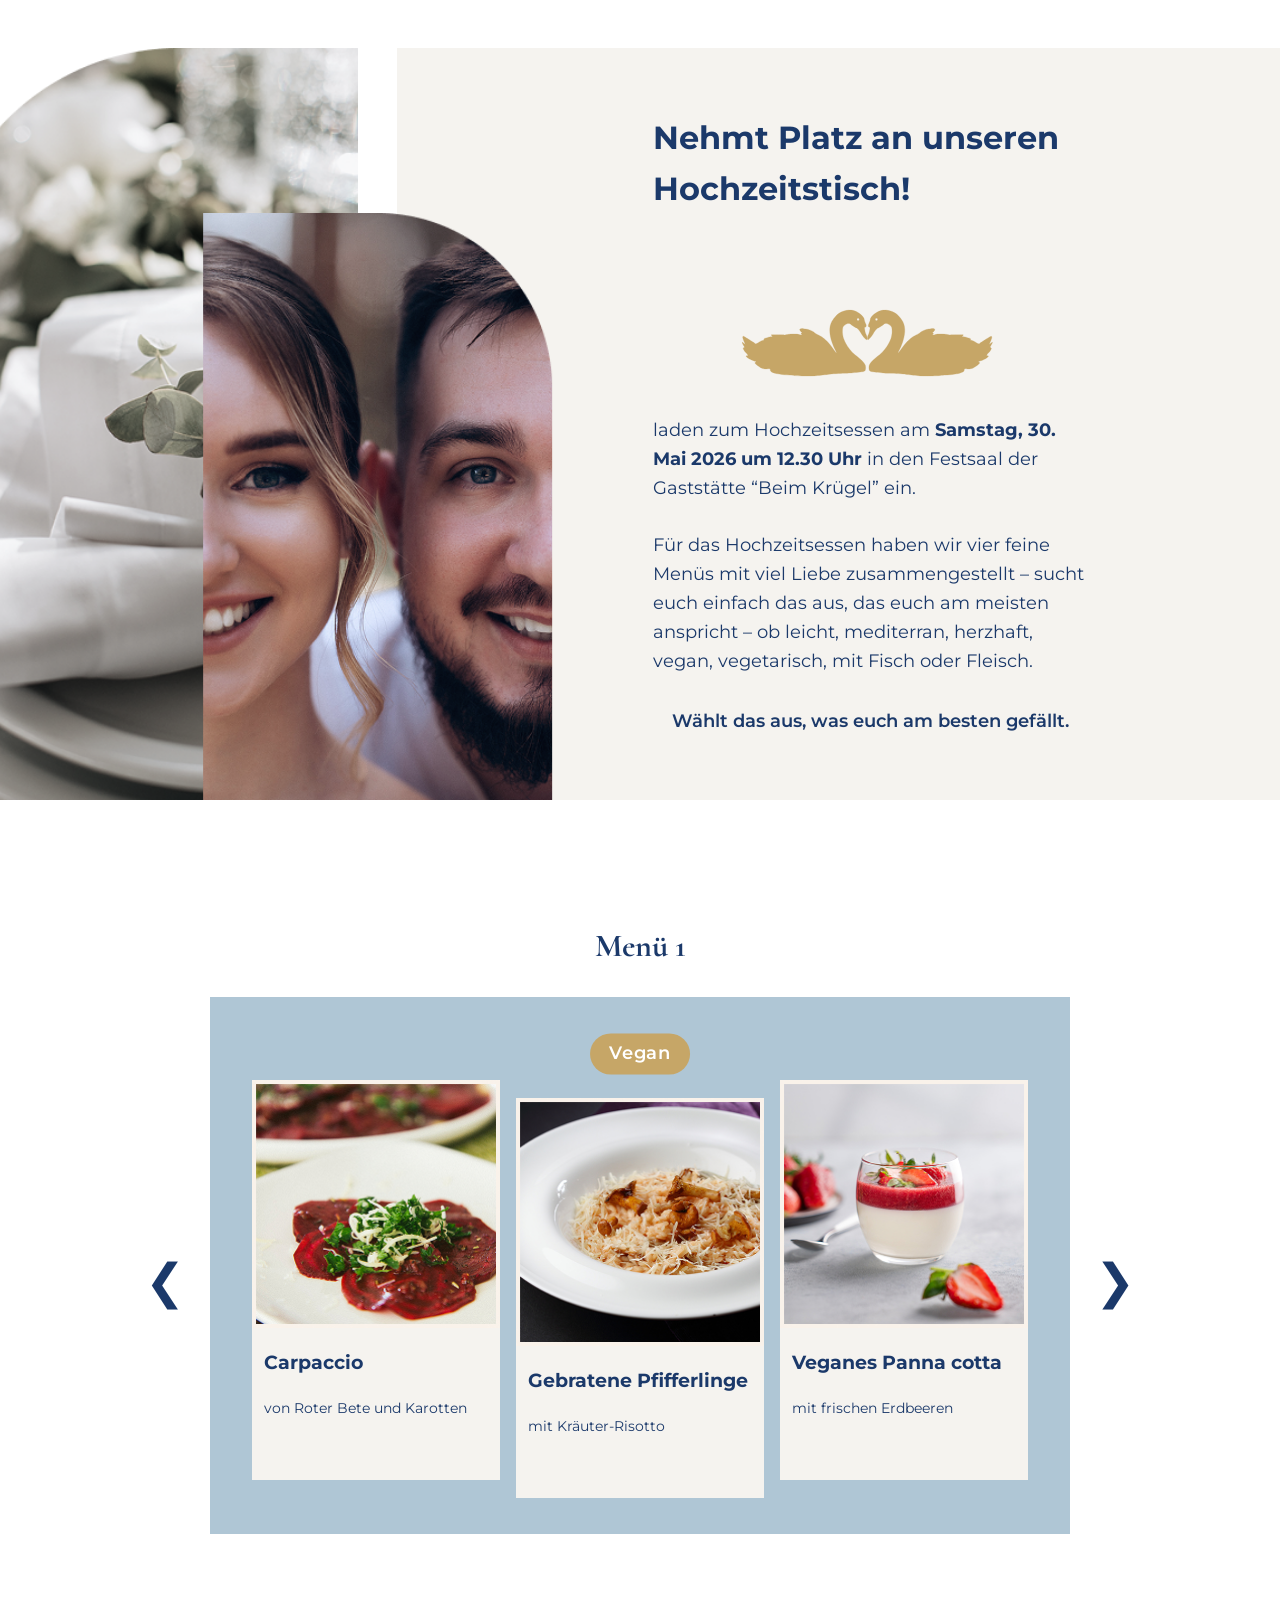
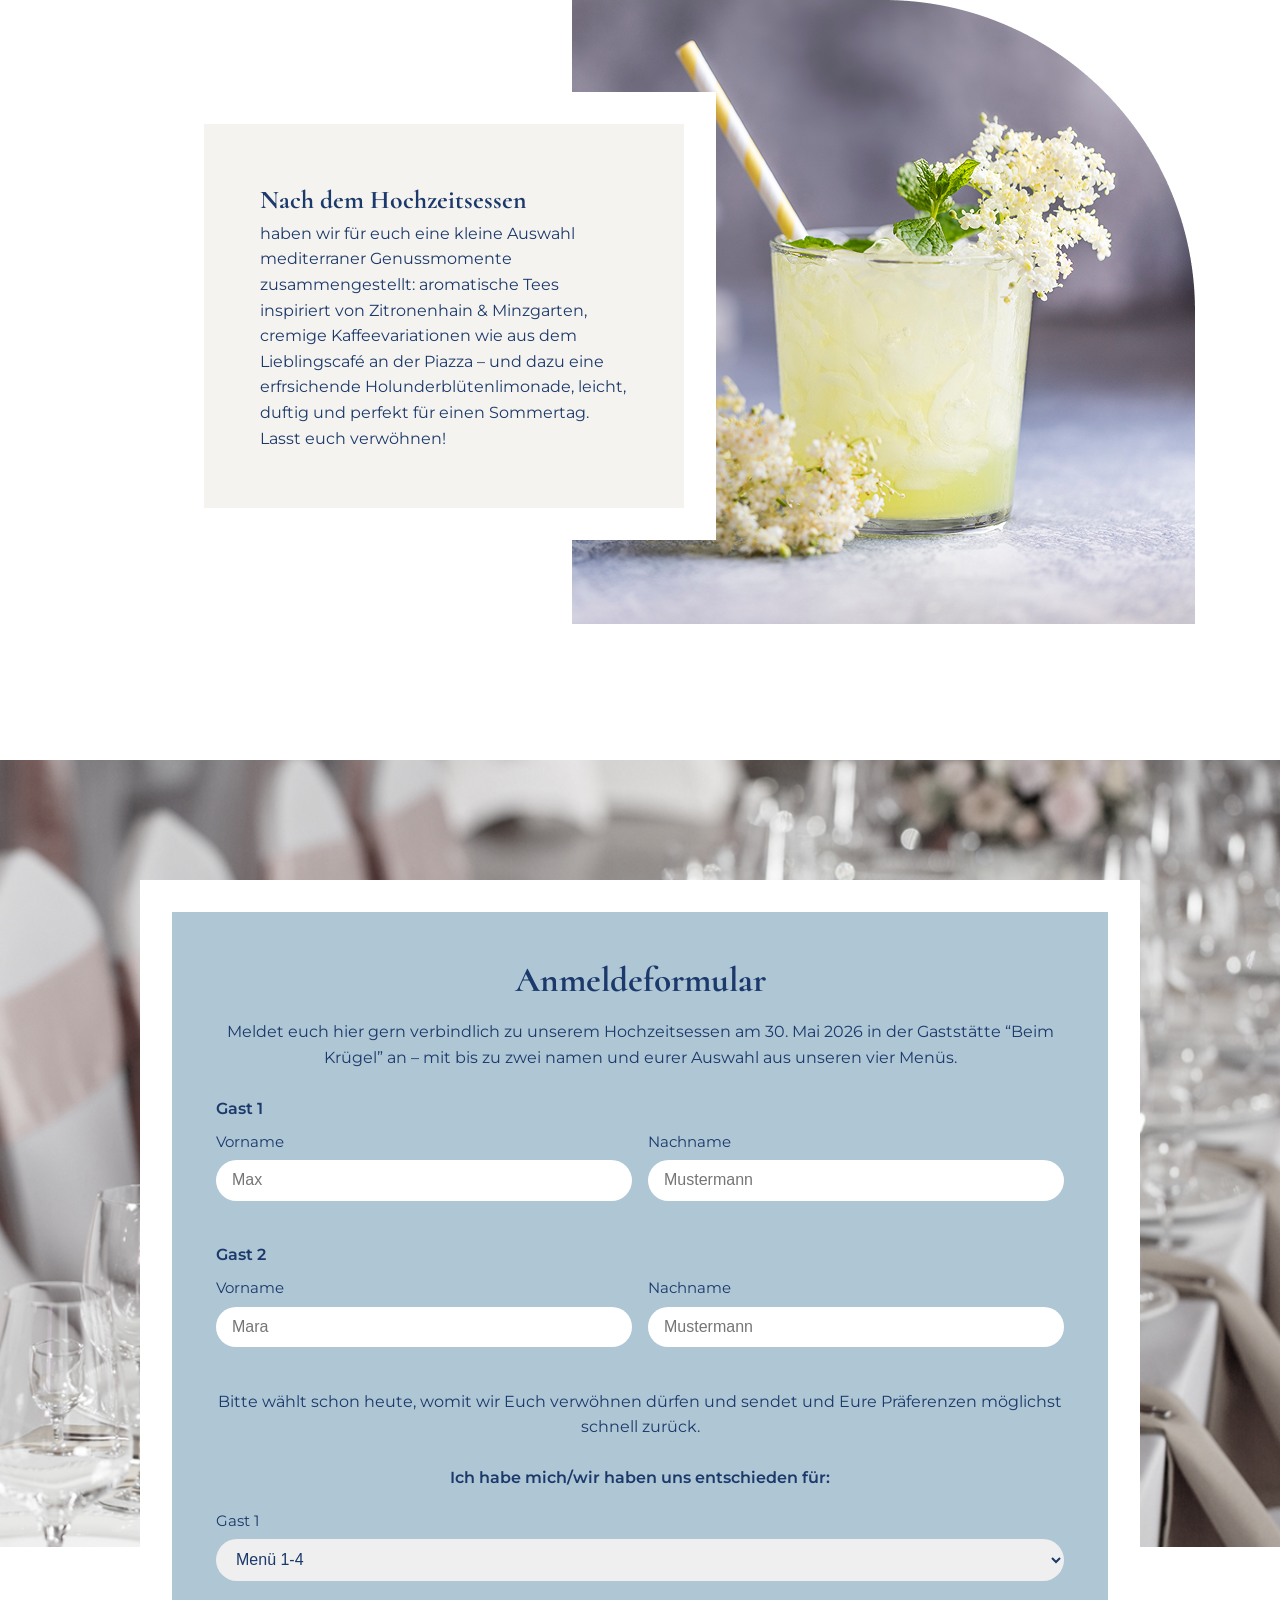
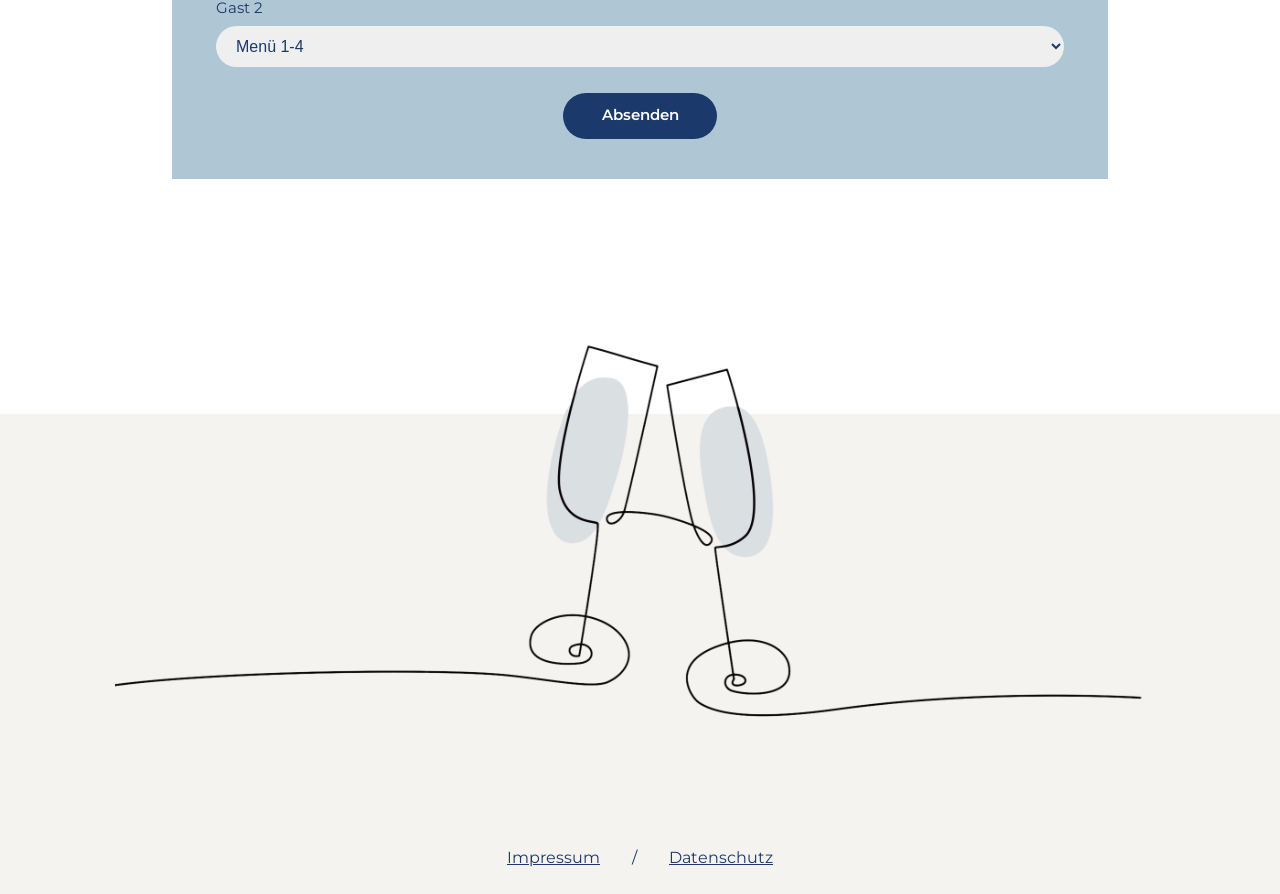
==== beimkruegel.html @ 5ec2a293 "Push content" ====
<!DOCTYPE html>
<html lang="en">
<head>
    <meta charset="UTF-8">
    <meta name="viewport" content="width=device-width, initial-scale=1.0">
    <title>Beim Krügel</title>
    <link rel="stylesheet" href="beimkrügel.css">
</head>

<body id="top">
    <header class="hero">
        <div class="container hero-inner">
            <div class="hero-plate" aria-hidden="true">
                <img src="Img/weddingplate.png" alt="Dekorierter Teller mit Serviette">
            </div>
                <img class="hero-couple" src="Img/weddingcouple.png" alt="Brautpaar" aria-hidden="true">
                    <div class="hero-text">
                        <h1>Nehmt Platz an unseren Hochzeitstisch!</h1>
                        <svg class="hero-kicker" viewBox="0 0 500 500" aria-label="Heike und Enzo">
                            <path id="curved-text" d="M 100,250 A 200,200 0 0,1 400,250" fill="transparent">
                                <text>
                                    <textPath href="#curved-text" startOffset="50%">
                                        Heike & Enzo
                                    </textPath>
                                </text>
                            </path>
                        </svg>
                        <img class="swan" src="Img/Schwan.svg" alt="Schwanenpärchen Grafik">
                            <p class="hero-content">laden zum Hochzeitsessen am <strong>Samstag, 30. Mai 2026 um 12.30 Uhr</strong> in den Festsaal der Gaststätte 
                            “Beim Krügel” ein.</p><br>
                            <p>Für das Hochzeitsessen haben wir vier feine Menüs mit viel Liebe zusammengestellt – sucht 
                            euch einfach das aus, das euch am meisten anspricht – ob leicht, mediterran, herzhaft, vegan, 
                            vegetarisch, mit Fisch oder Fleisch.
                            </p><br>
                            <p class="hero-cta">Wählt das aus, was euch am besten gefällt.</p>
                    </div>
        </div>
    </header>

    <main>
        <section class="menu-section" aria-label="Menü-Auswahl">
        <div class="container">
          <div class="carousel">
            <div class="carousel-track" role="list">

              <article id="menu-1" class="menu-slide is-default" role="listitem">
                <h3 class="menu-title">Menü 1</h3>
                  <div class="menu-frame">
                  <a class="nav-arrow nav-prev" href="#menu-4" aria-label="Zu Menü 4">❮</a>
                  <div class="menu-card">
                    <div class="menu-dishes">
                      <span class="badge">Vegan</span>
                      <figure>
                        <img src="Img/carpaccio.jpg" alt="Carpaccio mit Roter Bete" />
                        <h3>Carpaccio</h3>
                        <figcaption>von Roter Bete und Karotten</figcaption>
                      </figure>
                      <figure>
                        <img src="Img/pfifferlinge.jpg" alt="Pfifferlinge mit Risotto" />
                        <h3>Gebratene Pfifferlinge</h3>
                        <figcaption>mit Kräuter-Risotto</figcaption>
                      </figure>
                      <figure>
                        <img src="Img/panaCotta.jpg" alt="Panna cotta mit Erdbeeren" />
                        <h3>Veganes Panna cotta</h3>
                        <figcaption>mit frischen Erdbeeren</figcaption>
                      </figure>
                    </div>
                  </div>
                  <a class="nav-arrow nav-next" href="#menu-2" aria-label="Zu Menü 2">❯</a>
                </div>

              </article>

              <article id="menu-2" class="menu-slide" role="listitem">
                <h3 class="menu-title">Menü 2</h3>
                <div class="menu-frame">
                  <a class="nav-arrow nav-prev" href="#menu-1" aria-label="Zu Menü 1">❮</a>
                  <div class="menu-card">
                    <div class="menu-dishes">
                      <span class="badge">Vegetarisch</span>
                      <figure>
                        <img src="Img/bruschetta.jpg" alt="Bruschetta mit Tomaten" />
                        <h3>Bruschetta</h3>
                        <figcaption>mit Tomate, Basilikum, Olivenöl</figcaption>
                      </figure>
                      <figure>
                        <img src="Img/pfifferlinge.jpg" alt="Cremiges Pfifferlingsragout" />
                        <h3>Cremiges Pfifferlingsragout</h3>
                        <figcaption>mit Polenta</figcaption>
                      </figure>
                      <figure>
                        <img src="Img/panaCotta.jpg" alt="Panna cotta" />
                        <h3>Panna cotta</h3>
                        <figcaption>mit frischen Erdbeeren</figcaption>
                      </figure>
                    </div>
                  </div>
                  <a class="nav-arrow nav-next" href="#menu-3" aria-label="Zu Menü 3">❯</a>
                </div>
              </article>

              <article id="menu-3" class="menu-slide" role="listitem">
                <h3 class="menu-title">Menü 3</h3>
                <div class="menu-frame">
                  <a class="nav-arrow nav-prev" href="#menu-2" aria-label="Zu Menü 2">❮</a>
                  <div class="menu-card">
                    <div class="menu-dishes">
                      <span class="badge">Fisch</span>
                      <figure>
                        <img src="Img/salmontartar.jpg" alt="Lachs-Tatar" />
                        <h3>Lachs-Tatar</h3>
                        <figcaption>mit Limette und Dill</figcaption>
                      </figure>
                      <figure>
                        <img src="Img/antipasti.jpg" alt="Mediterrane Antipasti" />
                        <h3>Mediterrane Antipasti</h3>
                        <figcaption>mit Kräutern</figcaption>
                      </figure>
                      <figure>
                        <img src="Img/panaCotta.jpg" alt="Vanille-Panna cotta" />
                        <h3>Panna cotta</h3>
                        <figcaption>mit frischen Erdbeeren</figcaption>
                      </figure>
                    </div>
                  </div>
                  <a class="nav-arrow nav-next" href="#menu-4" aria-label="Zu Menü 4">❯</a>
                </div>
              </article>

              <article id="menu-4" class="menu-slide" role="listitem">
                <h3 class="menu-title">Menü 4</h3>
                <div class="menu-frame">
                  <a class="nav-arrow nav-prev" href="#menu-3" aria-label="Zu Menü 3">❮</a>
                  <div class="menu-card">
                    <div class="menu-dishes">
                      <span class="badge">Fleisch</span>
                      <figure>
                        <img src="Img/antipasti.jpg" alt="Antipasti" />
                        <h3>Antipasti</h3>
                        <figcaption>mit Schinken, Oliven und Käse</figcaption>
                      </figure>
                      <figure>
                        <img src="Img/beefAsparagus.jpg" alt="Rinderfilet mit Spargel" />
                        <h3>Rinderfilet</h3>
                        <figcaption>mit grünem Spargel</figcaption>
                      </figure>
                      <figure>
                        <img src="Img/panaCotta.jpg" alt="Erdbeer-Tiramisu" />
                        <h3>Pana cotta</h3>
                        <figcaption>mit frischen Erdbeeren</figcaption>
                      </figure>
                    </div>
                  </div>
                  <a class="nav-arrow nav-next" href="#menu-1" aria-label="Zu Menü 1">❯</a>
                </div>
              </article>
            </div>
          </div>
        </div>
      </section>

        <section class="info-box" aria-label="info-title">
            <div class="container info-inner">
                <div class="info-text">
                    <h4 class="info-title">Nach dem Hochzeitsessen</h4>
                    <p>haben wir für euch eine kleine Auswahl mediterraner Genussmomente zusammengestellt: aromatische Tees 
                    inspiriert von Zitronenhain & Minzgarten, cremige Kaffeevariationen wie aus dem Lieblingscafé an der 
                    Piazza – und dazu eine erfrsichende Holunderblütenlimonade, leicht, duftig und perfekt für einen 
                    Sommertag.
                    <br>Lasst euch verwöhnen!
                    </p>
                </div>
                <figure class="info-image">
                    <img src="Img/lemonade.png" alt="Holunderblütenlimonade">
                </figure>
            </div>
        </section>

        <section class="form" aria-label="form-title">
            <div class="container form-inner">
                <form class="form-content" action="" method="get">
                    <h5 id="form-title">Anmeldeformular</h5>
                        <p>Meldet euch hier gern verbindlich zu unserem Hochzeitsessen am 30. Mai 2026 in der Gaststätte 
                        “Beim Krügel” an – mit bis zu zwei namen und eurer Auswahl aus unseren vier Menüs.
                        </p>
                            <fieldset>
                                <legend>Gast 1</legend>
                                    <div class="field-row">
                                        <label>
                                            Vorname
                                            <input type="text" name="gast1-vorname" placeholder="Max">
                                        </label>
                                        <label>
                                            Nachname
                                            <input type="text" name="gast1-vorname" placeholder="Mustermann">
                                        </label>
                                    </div>
                            </fieldset>
                            <fieldset>
                                <legend>Gast 2</legend>
                                    <div class="field-row">
                                        <label>
                                            Vorname
                                            <input type="text" name="gast2-vorname" placeholder="Mara">
                                        </label>
                                        <label>
                                            Nachname
                                            <input type="text" name="gast2-vorname" placeholder="Mustermann">
                                        </label>
                                    </div>
                            </fieldset>
                            
                            <p>Bitte wählt schon heute, womit wir Euch verwöhnen dürfen und sendet und Eure 
                            Präferenzen möglichst schnell zurück.
                            </p>

                            <h5 class="form-subtitle">Ich habe mich/wir haben uns entschieden für:</h5>
                                <div class="choice-row">
                                    <label>Gast 1
                                        <select name="menue-all">
                                            <option value="none" selected disabled>Menü 1-4</option>
                                            <option value="vegan">Vegan</option>
                                            <option value="vegetarisch">Vegetarisch</option>
                                            <option value="fisch">Fisch</option>
                                            <option value="fleisch">Fleisch</option>
                                        </select>
                                    </label>

                                    <label>Gast 2
                                        <select name="menue-all">
                                            <option value="none" selected disabled>Menü 1-4</option>
                                            <option value="vegan">Vegan</option>
                                            <option value="vegetarisch">Vegetarisch</option>
                                            <option value="fisch">Fisch</option>
                                            <option value="fleisch">Fleisch</option>
                                        </select>
                                    </label>
                                </div>

                                <input class="form-toggle" type="checkbox" id="form-sent"/>
                                    <label class="btn" for="form-sent">Absenden</label>
                                    <p class="form-feedback" aria-live="polite">
                                    Vielen Dank für eure Auswahl!
                                    </p>
                    </div>
                </form>
            </div>
        </section>
            <div class="back-top-wrap">
                <a href="#top"><strong>Back to Top</strong></a>
            </div>
    </main>

    <footer>
        <div class="impressum">
            <img src="Img/cheersGlasses.svg" alt="Anstoßende Sektgläser">
            <div class="footer-links">
                <a href="#" aria-disabled="true">Impressum</a>
                <span>/</span>
                <a href="#" aria-disabled="true">Datenschutz</a>
            </div>
        </div>
    </footer>
    
</body>

</html>
---- beimkrügel.css ----
* {
  margin: 0;
  padding: 0;
  box-sizing: border-box;
  color: var(--beimkruegel-clr-3);
  text-decoration: none;
  list-style-type: none;
}
:root {
  --beimkruegel-clr-1: #F5F3EF; 
  --beimkruegel-clr-2: #AFC6D5; 
  --beimkruegel-clr-3: #1B396A; 
  --beimkruegel-clr-4: #C6A667; 
  --beimkruegel-clr-5: #fff;    

  --page-max: 1200px;
  --page-pad: 1.5rem;
}

@font-face {
  font-family: "Cormorant Garamond";
  src: url("Fonts/Cormorant/Cormorant-VariableFont_wght.ttf") format("truetype");
  font-weight: 300 700;
  font-style: normal;
  font-display: swap;
}
@font-face {
  font-family: "Montserrat";
  src: url("Fonts/Montserrat/Montserrat-VariableFont_wght.ttf") format("truetype");
  font-weight: 200 800;
  font-style: normal;
  font-display: swap;
}

html {
  scroll-behavior: smooth;
}
@media (prefers-reduced-motion: reduce) {
  html {
    scroll-behavior: auto;
  }
}

body {
    margin: 0;
    font-family: "Montserrat", "Helvetica", "Arial", sans-serif;
    line-height: 1.6;
}

p, strong {
    color: var(--beimkruegel-clr-3);
    font-family: var(--beimkruegel_ff_3);
}
text {
    font-size: 1.1rem;
    text-anchor: middle;
    color: var(--beimkruegel-clr-3);
}

/* Image Header – Welcome Bereich */
.hero {
    padding: 3rem 0 3rem;
}
.hero .container {
    width: 100%;
    max-width: none;
    padding: 0;
}
.hero-inner {
    --plate: 28%;
    --gap: 3%;
    display: grid;
    grid-template-columns: var(--plate) 1fr;
    column-gap: var(--gap);
    position: relative;
}
.hero-plate img {
    width: 100%;
    height: 100%;
    object-fit: cover;
}
.hero-couple {
    position: absolute;
    bottom: 0;
    left: calc(var(--plate) + (var(--gap) / 2));
    transform: translateX(-50%);
    height: 78%;
    object-fit: cover;
    z-index: 2;
}
.hero-text {
    display: flex;
    flex-direction: column;
    justify-content: center;
    background: var(--beimkruegel-clr-1);
    padding: 4rem 12rem 4rem 16rem;
    text-align: left;
    height: 100%;
    width: 100%;
    font-size: 1.125rem;
}
.hero-text h1 {
    font-size: 2rem;
}
.hero-kicker {
    width: 13.75rem;
    height: 4.5rem;
    display: block;
    color: var(--blue);
    font-family: "Cormorant Garamond", "Times New Roman", serif;
    letter-spacing: 0.08em;
    overflow: visible;
}
.hero-kicker text {
    font-family: "Cormorant Garamond", "Times New Roman", serif;
    font-weight: 600;
    fill: var(--blue);
}
.swan {
    width: 16rem;
    margin: -0.4rem auto 0;
}
.hero-body {
    text-align: left;
    margin: 0;
}
.hero-cta {
    font-weight: 600;
    color: var(--blue);
    text-align: center;
    margin: 0.2rem 0 0;
}
.welcome-box {
    padding: 3rem;
    background: var(--beimkruegel-clr-1);
    width: 50%;
}
.welcome-box .wedding-deco {
    border-radius: 1rem;
}

/* Menü-Caroussel */
.menu-section {
  padding: 4.5rem 0 4rem;
  background: #fff;
}
.container {
  width: min(62.5rem, 90vw);
  margin: 0 auto;
}
.carousel {
  display: block;
}
.carousel-track {
  position: relative;
  min-height: 520px;
}
.menu-slide {
  display: none;
  position: absolute;
  inset: 0;
}
.menu-slide.is-default {
  display: block;
}
.carousel-track:has(.menu-slide:target) .menu-slide {
  display: none;
}
.carousel-track:has(.menu-slide:target) .menu-slide:target {
  display: block;
}
.menu-title {
  text-align: center;
  font-family: "Cormorant Garamond", "Times New Roman", serif;
  font-size: clamp(2rem, 2.4vw, 2.6rem);
  color: var(--blue);
  margin: 0 0 1.6rem;
}
.menu-frame {
  display: flex;
  align-items: center;
  gap: 1.4rem;
  justify-content: center;
}
.menu-card {
  width: 70vw;
  max-width: 860px;
  background: var(--card);
  padding: 3.8rem 2.6rem 3.4rem;
  border-radius: 0;
  background: var(--beimkruegel-clr-2);
  box-shadow: none;
  text-align: left;
  position: relative;
}
.menu-card h3 {
  margin: 0 0 1.2rem;
  font-family: "Montserrat", "Times New Roman", serif;
  font-size: 1.5rem;
}
.badge {
  position: absolute;
  top: 0;
  left: 50%;
  transform: translate(-50%, -60%);
  background: var(--beimkruegel-clr-4);
  color: #fff;
  padding: 0.4rem 1.2rem;
  border-radius: 999px;
  font-size: 1.1rem;
  font-weight: 600;
  letter-spacing: 0.04em;
  z-index: 2;
}
.nav-arrow {
  width: 46px;
  height: 46px;
  color: var(--blue);
  display: grid;
  place-items: center;
  font-size: 3rem;
}
.menu-dishes {
  position: relative;
  padding-top: 1.4rem;
  display: grid;
  grid-template-columns: repeat(3, minmax(0, 1fr));
  gap: 1rem;
  align-items: start;
}
.menu-dishes figure {
  margin: 0;
  height: 25rem;
  background: #F5F3EF;
  border-radius: 0;
  position: relative;
  z-index: 1;
}
.menu-dishes h3 {
  padding: 0.7rem 0.75rem 0rem 0.75rem;
  font-size: 1.2rem;
}
.menu-dishes figure:nth-of-type(2) {
  transform: translateY(18px);
}
.menu-dishes img {
  
  width: 100%;
  object-fit: cover;
  border-radius: 0;
}
.menu-dishes figcaption {
  padding: 0rem 0.75rem 0rem;
  font-size: 0.9rem;
}
/* Info Box */
.info-box {
    display: flex;
    justify-content: center;
    padding: 4rem;
    margin-bottom: 2rem;
}
.info-inner {
    display: grid;
    grid-template-columns: minmax(16.25rem, 0.8fr) minmax(18.75rem, 1.2fr);
    align-items: center;
    gap: 0;
    position: relative;
}
.info-image {
    margin: 0;
    border-radius: 0;
    overflow: visible;
    box-shadow: none;
    border: 2rem solid var(--beimkruegel-clr-5);
}
.info-text {
    position: relative;
    left: 2rem;
    top: -0,5rem;
    border: 2rem solid var(--beimkruegel-clr-5);
    padding: 3.5rem;
    width: 34rem;
    height: 28rem;
    background-color: var(--beimkruegel-clr-1);
}
.info-text h4 {
    margin-top: 0;
    font-family: "Cormorant Garamond", "Times New Roman", serif;
    font-size: 1.6rem;
}

/* Formular für die Menü-Auswahl */

.form {
  padding: 5rem 0 6rem;
  background: url("Img/weddingRoom.jpg") center/cover no-repeat;
  margin-bottom: 8rem;
}
.form-inner {
  display: flex;
  flex-direction: column;
  align-items: center;
  gap: 1.8rem;
}
.form-content {
  background: var(--beimkruegel-clr-2);
  border: 2rem solid var(--beimkruegel-clr-5);
  padding: 2.5rem 2.75rem;
  width: min(62.5rem, 92vw);
  text-align: center;
  transform: translateY(40px);
  margin-bottom: -20rem;
}

#form-title {
  margin-top: 0;
  text-align: center;
  font-family: "Cormorant Garamond", "Times New Roman", serif;
  font-size: 2.2rem;
}
.form-content p {
  margin: 0.7rem 0 1.6rem;
}

fieldset {
  border: 0;
  padding: 0;
  margin: 0 0 1.6rem;
  text-align: left;
}
legend {
  font-weight: 600;
  margin-bottom: 0.6rem;
  display: block;
}
.field-row {
  display: grid;
  grid-template-columns: repeat(2, minmax(0, 1fr));
  gap: 1rem;
  margin-bottom: 1rem;
}
label {
  display: grid;
  gap: 0.35rem;
  font-size: 0.92rem;
  text-align: left;
}
input,
select {
  border: 0;
  border-radius: 999px;
  padding: 0.7rem 1rem;
  font-size: 1rem;
}

.btn {
  display: inline-block;
  margin: 0 auto;
  background: var(--beimkruegel-clr-3);
  color: #fff;
  border: 0;
  padding: 0.7rem 2.4rem;
  border-radius: 999px;
  font-weight: 600;
  cursor: pointer;
}
.form-toggle {
  position: absolute;
  opacity: 0;
  pointer-events: none;
}

.form-feedback {
  display: none;
  margin: 1.3rem auto 0;
  padding: 0.8rem 1rem;
  border-radius: 0.75rem;
  text-align: center;
  font-weight: 600;
  width: fit-content;
}
.form-note {
  margin-top: 0.4rem;
}
.form-subtitle {
  margin: 1rem 0 1.2rem;
  font-size: 1rem;
  color: var(--beimkruegel-clr-3);
  font-weight: 600;
}
.choice-row {
  display: grid;
  grid-template-columns: 1fr;
  gap: 1rem;
  margin-bottom: 1.6rem;
}
.form-content:has(.rsvp-toggle:checked) .form-feedback {
  display: block;
}

/* Back to Top Button */
.back-top-wrap {
    display: flex;
    justify-content: center;
    position: relative;
    left: 80rem;
    bottom: -12rem;
    width: 8rem;
    padding: 1rem;
    margin-bottom: 2rem;
    border-radius: 1rem;
    background: var(--beimkruegel-clr-4);
}
.back-top {
    display: inline-flex;
    align-items: center;
    gap: 0.5rem;
    border-radius: 0.75rem;
    font-size: 1rem;
}

/* Impressum und Datenschutz */
.impressum {
    display: flex;
    flex-direction: column;
    align-items: center;
    gap: 0.75rem;
    height: 30rem;
    background: var(--beimkruegel-clr-1);
    margin-top: 16rem;
}
.impressum img {
    position: relative;
    bottom: 6rem;
}
.footer-links {
    display: flex;
    gap: 2rem;
    font-size: 1rem;
}
.footer-links a {
    text-decoration: underline;
}
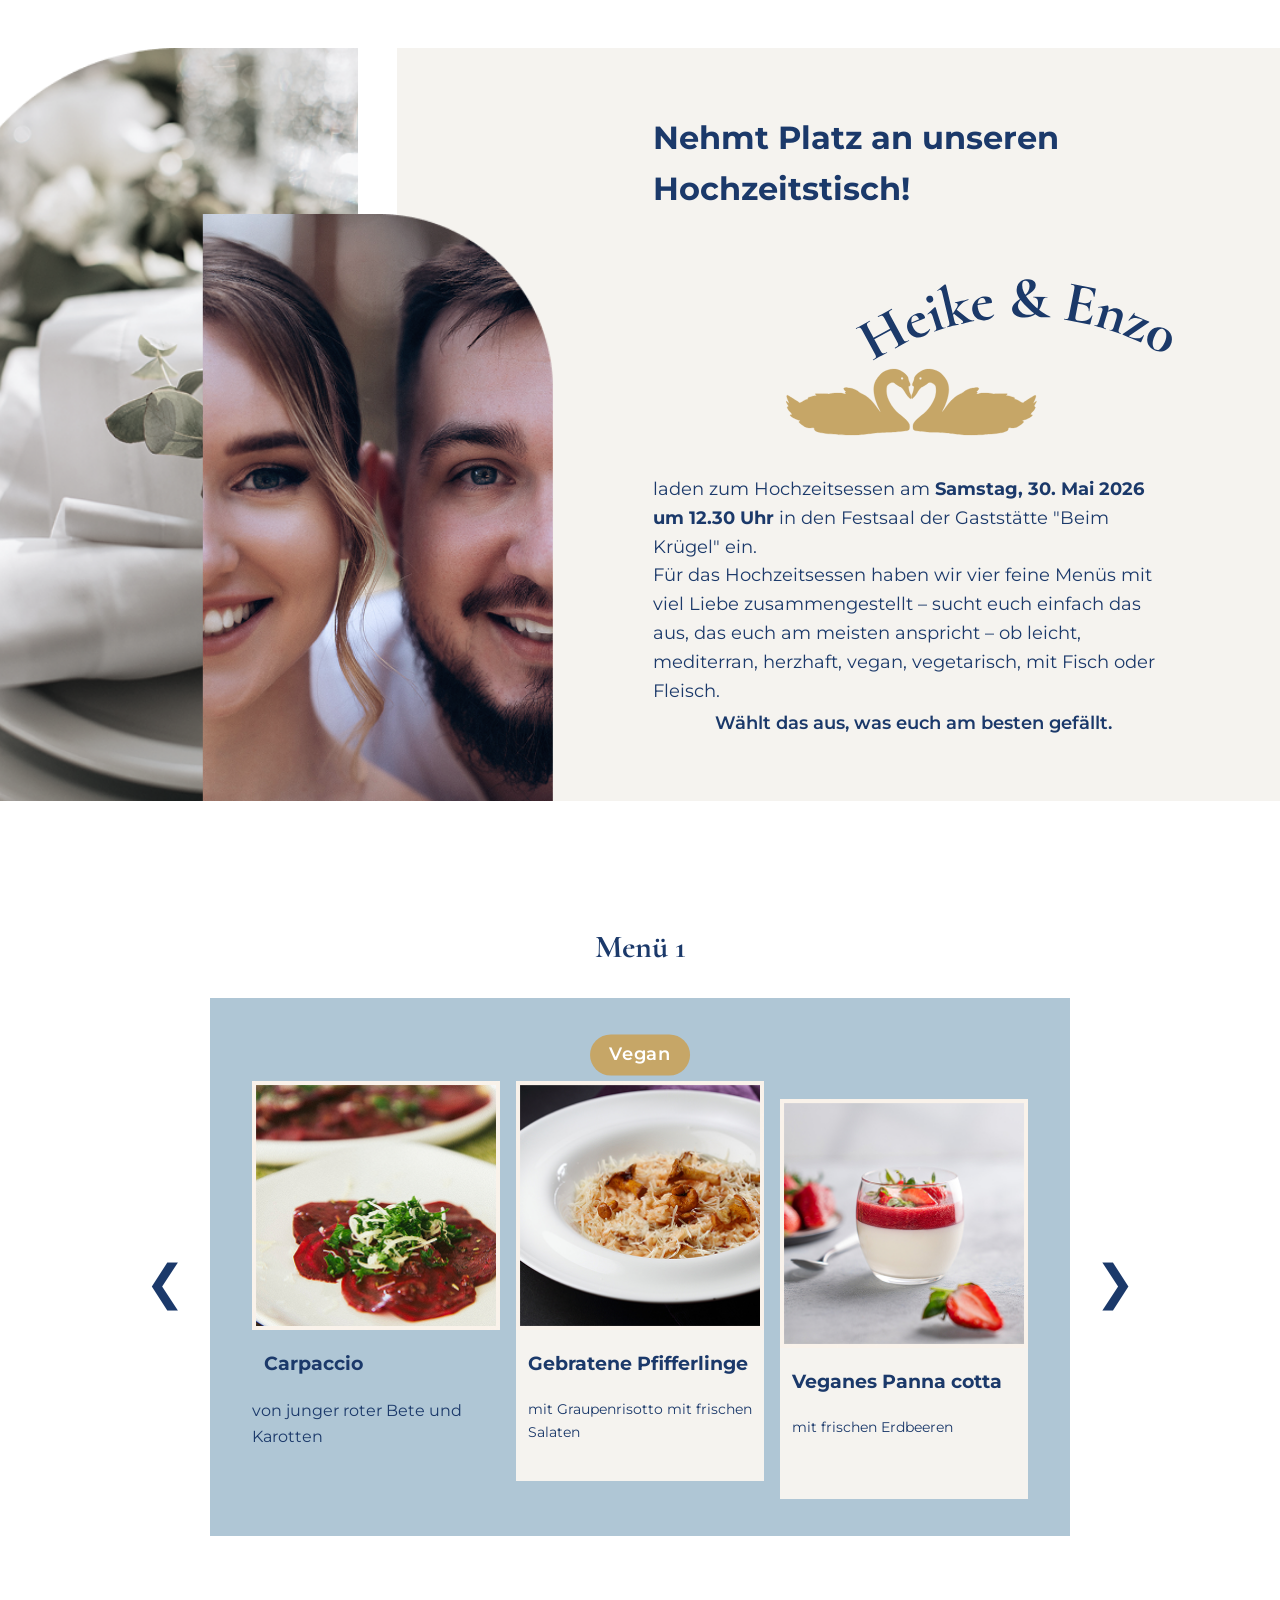
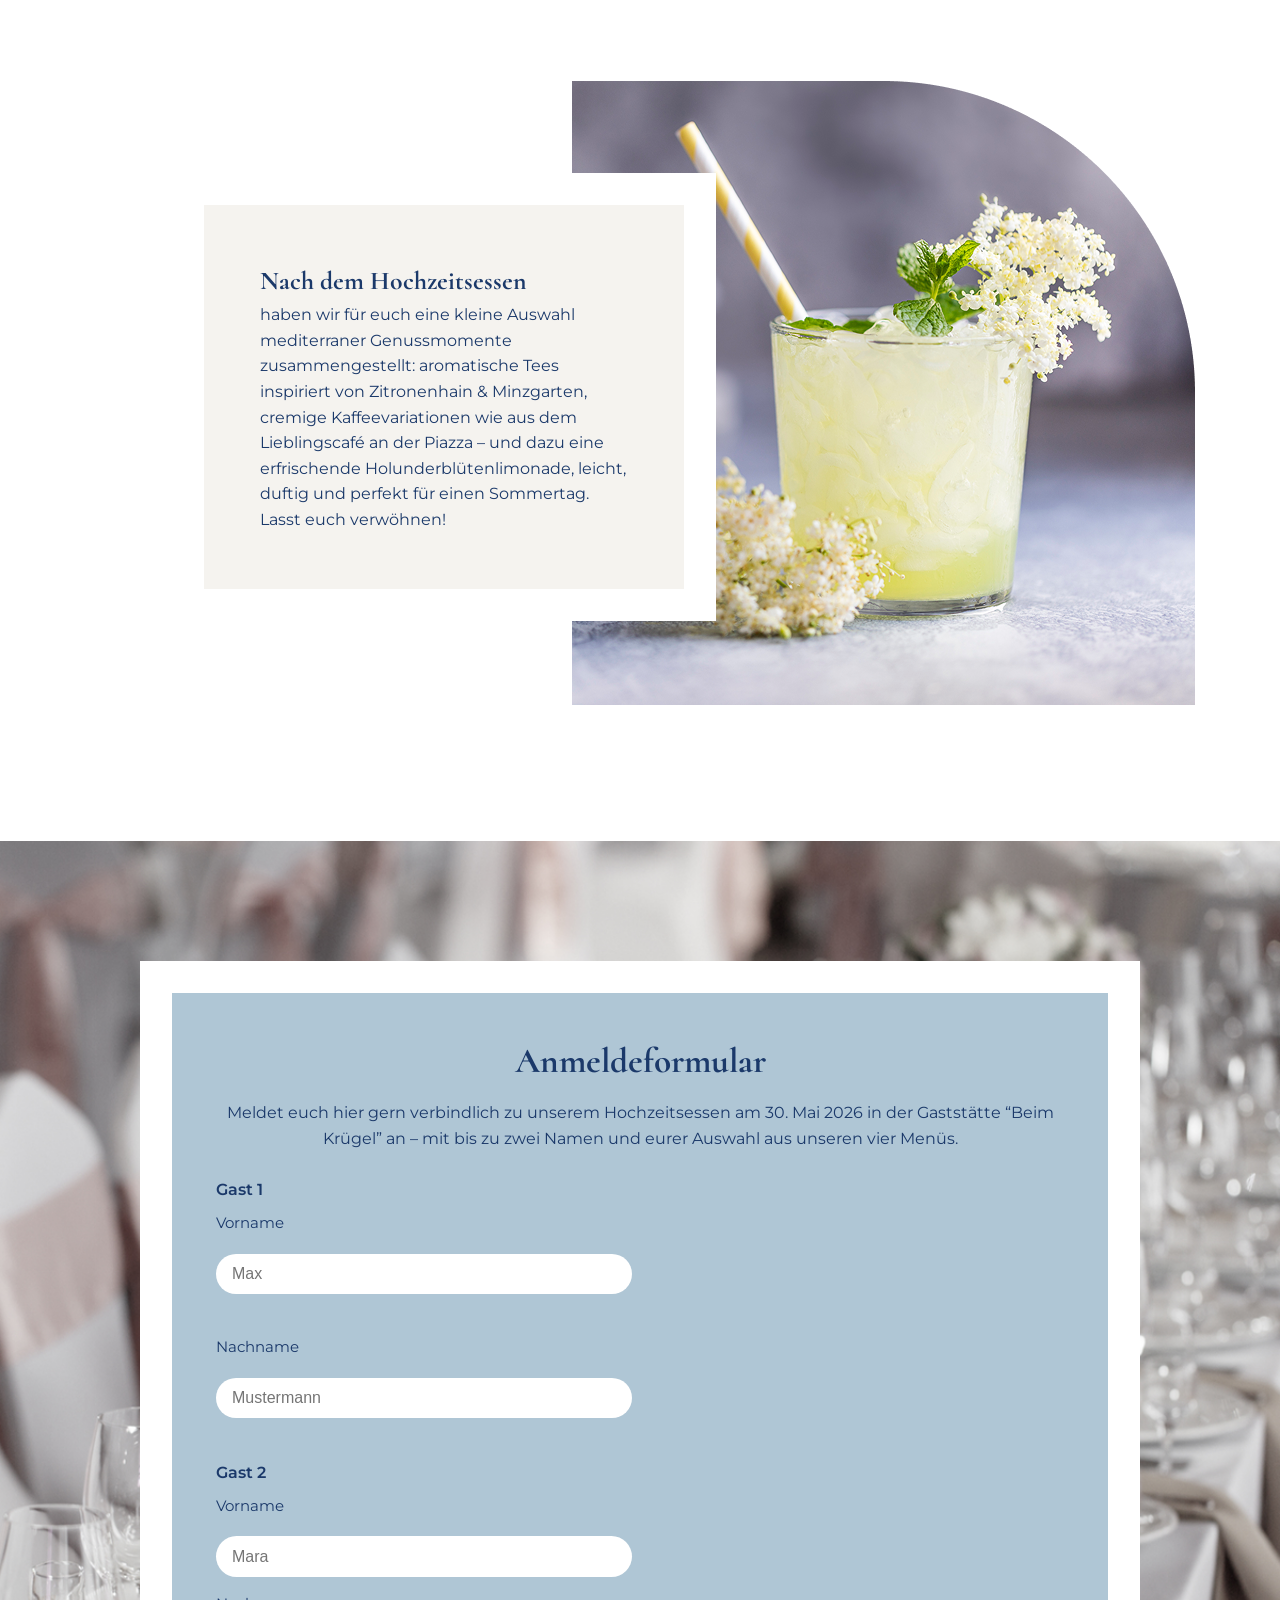
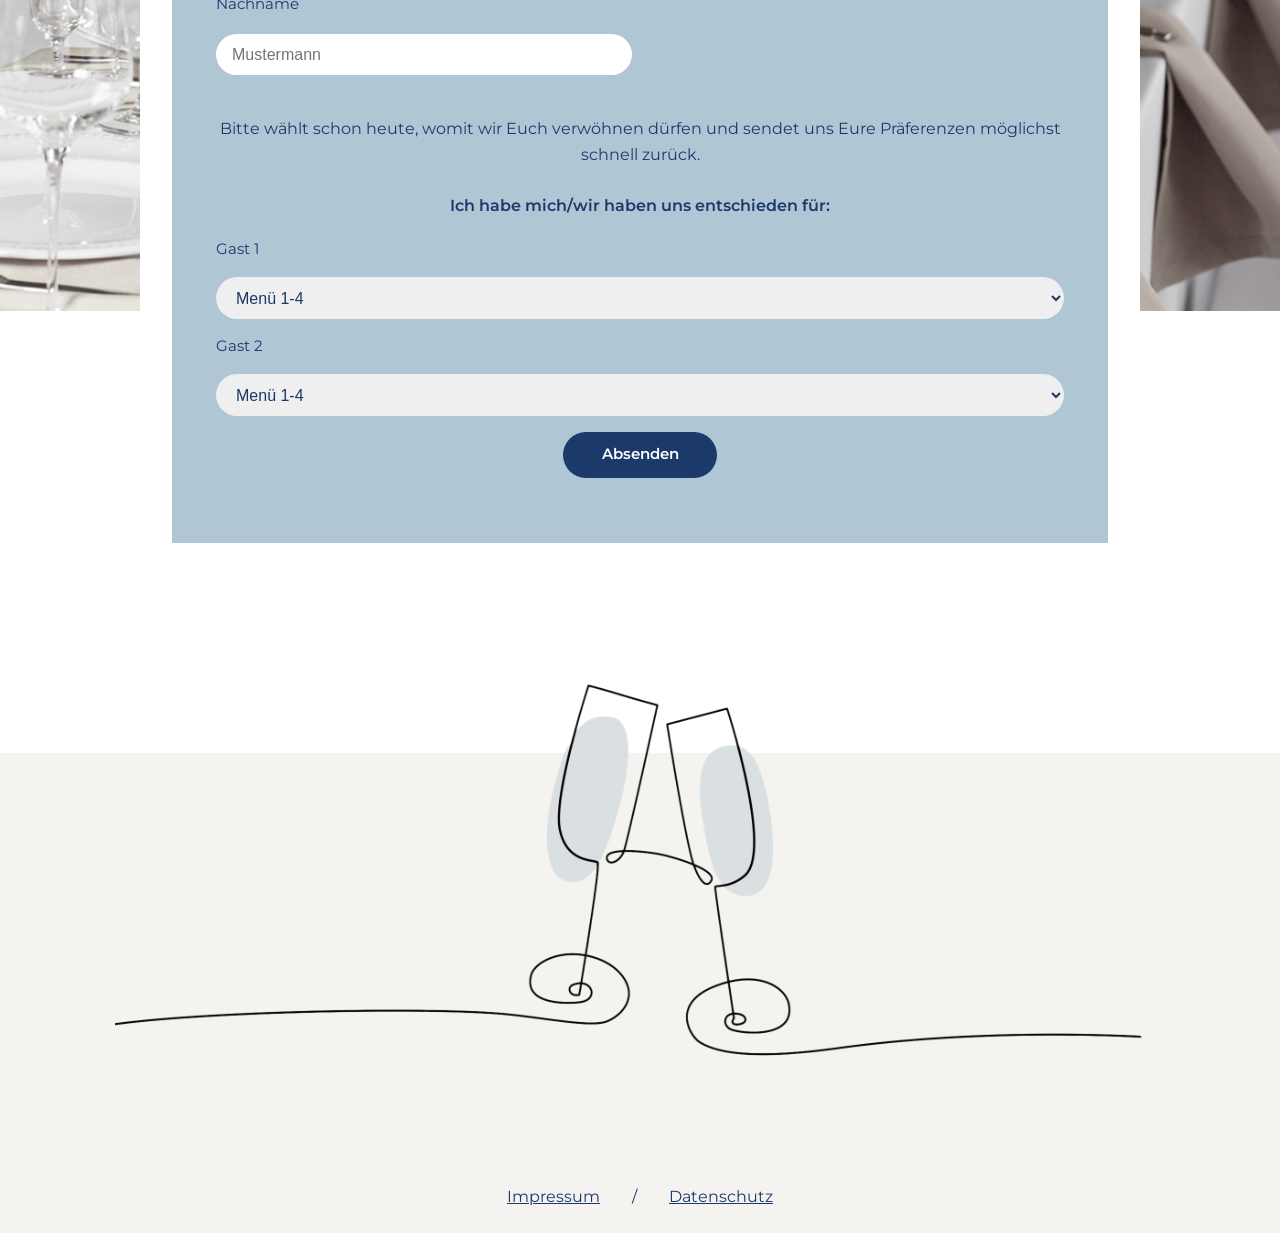
==== commit 96ede9b1: "Small Update" ====
--- a/beimkruegel.html
+++ b/beimkruegel.html
@@ -4,7 +4,7 @@
     <meta charset="UTF-8">
     <meta name="viewport" content="width=device-width, initial-scale=1.0">
     <title>Beim Krügel</title>
-    <link rel="stylesheet" href="beimkrügel.css">
+    <link rel="stylesheet" href="beimkruegel.css">
 </head>
 
 <body id="top">
@@ -13,27 +13,19 @@
             <div class="hero-plate" aria-hidden="true">
                 <img src="Img/weddingplate.png" alt="Dekorierter Teller mit Serviette">
             </div>
-                <img class="hero-couple" src="Img/weddingcouple.png" alt="Brautpaar" aria-hidden="true">
-                    <div class="hero-text">
-                        <h1>Nehmt Platz an unseren Hochzeitstisch!</h1>
-                        <svg class="hero-kicker" viewBox="0 0 500 500" aria-label="Heike und Enzo">
-                            <path id="curved-text" d="M 100,250 A 200,200 0 0,1 400,250" fill="transparent">
-                                <text>
-                                    <textPath href="#curved-text" startOffset="50%">
-                                        Heike & Enzo
-                                    </textPath>
-                                </text>
-                            </path>
-                        </svg>
-                        <img class="swan" src="Img/Schwan.svg" alt="Schwanenpärchen Grafik">
-                            <p class="hero-content">laden zum Hochzeitsessen am <strong>Samstag, 30. Mai 2026 um 12.30 Uhr</strong> in den Festsaal der Gaststätte 
-                            “Beim Krügel” ein.</p><br>
-                            <p>Für das Hochzeitsessen haben wir vier feine Menüs mit viel Liebe zusammengestellt – sucht 
-                            euch einfach das aus, das euch am meisten anspricht – ob leicht, mediterran, herzhaft, vegan, 
-                            vegetarisch, mit Fisch oder Fleisch.
-                            </p><br>
-                            <p class="hero-cta">Wählt das aus, was euch am besten gefällt.</p>
-                    </div>
+            <img class="hero-couple" src="Img/weddingcouple.png" alt="Brautpaar" aria-hidden="true">
+              <div class="hero-text">
+                <h1>Nehmt Platz an unseren Hochzeitstisch!</h1>
+                <img class="curved-name" src="Img/curvednames.svg" alt="Heike und Enzo">
+                <img class="swan" src="Img/Schwan.svg" alt="Schwanenpärchen Grafik">
+                  <p class="hero-content">laden zum Hochzeitsessen am <strong>Samstag, 30. Mai 2026 um 12.30 Uhr</strong> in den Festsaal 
+                  der Gastst&auml;tte "Beim Kr&uuml;gel" ein.</p>
+                  <p>Für das Hochzeitsessen haben wir vier feine Men&uuml;s mit viel Liebe zusammengestellt – sucht 
+                  euch einfach das aus, das euch am meisten anspricht – ob leicht, mediterran, herzhaft, vegan, 
+                  vegetarisch, mit Fisch oder Fleisch.
+                  </p>
+                  <p class="hero-cta">W&auml;hlt das aus, was euch am besten gef&auml;llt.</p>
+              </div>
         </div>
     </header>
 
@@ -42,23 +34,22 @@
         <div class="container">
           <div class="carousel">
             <div class="carousel-track" role="list">
-
               <article id="menu-1" class="menu-slide is-default" role="listitem">
-                <h3 class="menu-title">Menü 1</h3>
+                <h3 class="menu-title">Men&uuml; 1</h3>
                   <div class="menu-frame">
                   <a class="nav-arrow nav-prev" href="#menu-4" aria-label="Zu Menü 4">❮</a>
                   <div class="menu-card">
                     <div class="menu-dishes">
                       <span class="badge">Vegan</span>
-                      <figure>
+                      <div>
                         <img src="Img/carpaccio.jpg" alt="Carpaccio mit Roter Bete" />
                         <h3>Carpaccio</h3>
-                        <figcaption>von Roter Bete und Karotten</figcaption>
-                      </figure>
+                        <p>von junger roter Bete und Karotten</p>
+                      </div>
                       <figure>
                         <img src="Img/pfifferlinge.jpg" alt="Pfifferlinge mit Risotto" />
                         <h3>Gebratene Pfifferlinge</h3>
-                        <figcaption>mit Kräuter-Risotto</figcaption>
+                        <figcaption>mit Graupenrisotto mit frischen Salaten</figcaption>
                       </figure>
                       <figure>
                         <img src="Img/panaCotta.jpg" alt="Panna cotta mit Erdbeeren" />
@@ -69,11 +60,10 @@
                   </div>
                   <a class="nav-arrow nav-next" href="#menu-2" aria-label="Zu Menü 2">❯</a>
                 </div>
-
               </article>
 
               <article id="menu-2" class="menu-slide" role="listitem">
-                <h3 class="menu-title">Menü 2</h3>
+                <h3 class="menu-title">Men&uuml; 2</h3>
                 <div class="menu-frame">
                   <a class="nav-arrow nav-prev" href="#menu-1" aria-label="Zu Menü 1">❮</a>
                   <div class="menu-card">
@@ -82,7 +72,7 @@
                       <figure>
                         <img src="Img/bruschetta.jpg" alt="Bruschetta mit Tomaten" />
                         <h3>Bruschetta</h3>
-                        <figcaption>mit Tomate, Basilikum, Olivenöl</figcaption>
+                        <figcaption>mit Tomate, Basilikum, Oliven&ouml;l</figcaption>
                       </figure>
                       <figure>
                         <img src="Img/pfifferlinge.jpg" alt="Cremiges Pfifferlingsragout" />
@@ -101,7 +91,7 @@
               </article>
 
               <article id="menu-3" class="menu-slide" role="listitem">
-                <h3 class="menu-title">Menü 3</h3>
+                <h3 class="menu-title">Men&uuml; 3</h3>
                 <div class="menu-frame">
                   <a class="nav-arrow nav-prev" href="#menu-2" aria-label="Zu Menü 2">❮</a>
                   <div class="menu-card">
@@ -109,7 +99,7 @@
                       <span class="badge">Fisch</span>
                       <figure>
                         <img src="Img/salmontartar.jpg" alt="Lachs-Tatar" />
-                        <h3>Lachs-Tatar</h3>
+                        <h3>R&auml;ucherlachstartar</h3>
                         <figcaption>mit Limette und Dill</figcaption>
                       </figure>
                       <figure>
@@ -166,9 +156,9 @@
                     <h4 class="info-title">Nach dem Hochzeitsessen</h4>
                     <p>haben wir für euch eine kleine Auswahl mediterraner Genussmomente zusammengestellt: aromatische Tees 
                     inspiriert von Zitronenhain & Minzgarten, cremige Kaffeevariationen wie aus dem Lieblingscafé an der 
-                    Piazza – und dazu eine erfrsichende Holunderblütenlimonade, leicht, duftig und perfekt für einen 
+                    Piazza – und dazu eine erfrischende Holunderbl&uuml;tenlimonade, leicht, duftig und perfekt für einen 
                     Sommertag.
-                    <br>Lasst euch verwöhnen!
+                    <br>Lasst euch verw&ouml;hnen!
                     </p>
                 </div>
                 <figure class="info-image">
@@ -177,92 +167,85 @@
             </div>
         </section>
 
-        <section class="form" aria-label="form-title">
-            <div class="container form-inner">
-                <form class="form-content" action="" method="get">
-                    <h5 id="form-title">Anmeldeformular</h5>
-                        <p>Meldet euch hier gern verbindlich zu unserem Hochzeitsessen am 30. Mai 2026 in der Gaststätte 
-                        “Beim Krügel” an – mit bis zu zwei namen und eurer Auswahl aus unseren vier Menüs.
-                        </p>
-                            <fieldset>
-                                <legend>Gast 1</legend>
-                                    <div class="field-row">
-                                        <label>
-                                            Vorname
-                                            <input type="text" name="gast1-vorname" placeholder="Max">
-                                        </label>
-                                        <label>
-                                            Nachname
-                                            <input type="text" name="gast1-vorname" placeholder="Mustermann">
-                                        </label>
-                                    </div>
-                            </fieldset>
-                            <fieldset>
-                                <legend>Gast 2</legend>
-                                    <div class="field-row">
-                                        <label>
-                                            Vorname
-                                            <input type="text" name="gast2-vorname" placeholder="Mara">
-                                        </label>
-                                        <label>
-                                            Nachname
-                                            <input type="text" name="gast2-vorname" placeholder="Mustermann">
-                                        </label>
-                                    </div>
-                            </fieldset>
+        <section class="form">
+          <div class="container form-inner">
+            <form class="form-content" action="" method="get">
+              <h5 id="form-title">Anmeldeformular</h5>
+              <p>Meldet euch hier gern verbindlich zu unserem Hochzeitsessen am 30. Mai 2026 in der Gastst&auml;tte 
+              “Beim Kr&uuml;gel” an – mit bis zu zwei Namen und eurer Auswahl aus unseren vier Men&uuml;s.
+              </p>
+              <fieldset>
+                <legend>Gast 1</legend>
+                <div class="field-row">
+                  <label>Vorname</label><br>
+                  <input type="text" name="gast1-vorname" placeholder="Max">
+                </div>
+              </fieldset>
+
+              <fieldset>
+                <div class="field-row">
+                  <label>Nachname</label><br>
+                  <input type="text" name="gast1-vorname" placeholder="Mustermann">
+                </div>
+              </fieldset>
+                          
+              <fieldset>
+                <legend>Gast 2</legend>
+                  <div class="field-row">
+                    <label>Vorname</label><br>
+                    <input type="text" name="gast2-vorname" placeholder="Mara">
+                  </div>    
+                  <div class="field-row">               
+                    <label>Nachname</label><br>
+                    <input type="text" name="gast2-vorname" placeholder="Mustermann">             
+                  </div>
+              </fieldset>
                             
-                            <p>Bitte wählt schon heute, womit wir Euch verwöhnen dürfen und sendet und Eure 
-                            Präferenzen möglichst schnell zurück.
-                            </p>
-
-                            <h5 class="form-subtitle">Ich habe mich/wir haben uns entschieden für:</h5>
-                                <div class="choice-row">
-                                    <label>Gast 1
-                                        <select name="menue-all">
-                                            <option value="none" selected disabled>Menü 1-4</option>
-                                            <option value="vegan">Vegan</option>
-                                            <option value="vegetarisch">Vegetarisch</option>
-                                            <option value="fisch">Fisch</option>
-                                            <option value="fleisch">Fleisch</option>
-                                        </select>
-                                    </label>
-
-                                    <label>Gast 2
-                                        <select name="menue-all">
-                                            <option value="none" selected disabled>Menü 1-4</option>
-                                            <option value="vegan">Vegan</option>
-                                            <option value="vegetarisch">Vegetarisch</option>
-                                            <option value="fisch">Fisch</option>
-                                            <option value="fleisch">Fleisch</option>
-                                        </select>
-                                    </label>
-                                </div>
-
-                                <input class="form-toggle" type="checkbox" id="form-sent"/>
-                                    <label class="btn" for="form-sent">Absenden</label>
-                                    <p class="form-feedback" aria-live="polite">
-                                    Vielen Dank für eure Auswahl!
-                                    </p>
-                    </div>
-                </form>
-            </div>
+              <p>Bitte w&auml;hlt schon heute, womit wir Euch verw&ouml;hnen dürfen und sendet uns Eure 
+              Pr&auml;ferenzen m&ouml;glichst schnell zur&uuml;ck.
+              </p>
+              <h5 class="form-subtitle">Ich habe mich/wir haben uns entschieden f&uuml;r:</h5>
+                <div class="choice-row">
+                  <label for="menue-all">Gast 1 </label>
+                    <select name="menue-all">
+                      <option value="none" selected disabled>Menü 1-4</option>
+                      <option value="vegan">Vegan</option>
+                      <option value="vegetarisch">Vegetarisch</option>
+                      <option value="fisch">Fisch</option>
+                      <option value="fleisch">Fleisch</option>
+                    </select>
+                  
+                  <label>Gast 2</label>
+                    <select name="menue-all">
+                      <option value="none" selected disabled>Menü 1-4</option>
+                      <option value="vegan">Vegan</option>
+                      <option value="vegetarisch">Vegetarisch</option>
+                      <option value="fisch">Fisch</option>
+                      <option value="fleisch">Fleisch</option>
+                    </select>
+                  
+                    <input class="form-toggle" type="checkbox" id="form-sent"/>
+                    <label class="btn" for="form-sent">Absenden</label>
+                </div>
+            </form>
+          </div>
         </section>
-            <div class="back-top-wrap">
-                <a href="#top"><strong>Back to Top</strong></a>
-            </div>
+
+        <div class="back-top-wrap">
+          <a href="#top"><strong>Back to Top</strong></a>
+        </div>
     </main>
 
     <footer>
-        <div class="impressum">
-            <img src="Img/cheersGlasses.svg" alt="Anstoßende Sektgläser">
-            <div class="footer-links">
-                <a href="#" aria-disabled="true">Impressum</a>
-                <span>/</span>
-                <a href="#" aria-disabled="true">Datenschutz</a>
-            </div>
-        </div>
+      <div class="impressum">
+        <img src="Img/cheersGlasses.svg" alt="Anstoßende Sektgläser">
+        <div class="footer-links">
+          <a href="#" aria-disabled="true">Impressum</a>
+          <span>/</span>
+          <a href="#" aria-disabled="true">Datenschutz</a>
+        </div>
+      </div>
     </footer>
     
 </body>
-
 </html>
--- a/beimkruegel.css
+++ b/beimkruegel.css
@@ -0,0 +1,447 @@
+* {
+  margin: 0;
+  padding: 0;
+  box-sizing: border-box;
+  color: var(--beimkruegel-clr-3);
+  text-decoration: none;
+  list-style-type: none;
+}
+:root {
+  --beimkruegel-clr-1: #F5F3EF; 
+  --beimkruegel-clr-2: #AFC6D5; 
+  --beimkruegel-clr-3: #1B396A; 
+  --beimkruegel-clr-4: #C6A667; 
+  --beimkruegel-clr-5: #fff;    
+
+  --page-max: 1200px;
+  --page-pad: 1.5rem;
+}
+
+@font-face {
+  font-family: "Cormorant Garamond";
+  src: url("Fonts/Cormorant/Cormorant-VariableFont_wght.ttf") format("truetype");
+  font-weight: 300 700;
+  font-style: normal;
+  font-display: swap;
+}
+@font-face {
+  font-family: "Montserrat";
+  src: url("Fonts/Montserrat/Montserrat-VariableFont_wght.ttf") format("truetype");
+  font-weight: 200 800;
+  font-style: normal;
+  font-display: swap;
+}
+
+html {
+  scroll-behavior: smooth;
+}
+@media (prefers-reduced-motion: reduce) {
+  html {
+    scroll-behavior: auto;
+  }
+}
+
+body {
+    margin: 0;
+    font-family: "Montserrat", "Helvetica", "Arial", sans-serif;
+    line-height: 1.6;
+}
+
+p, strong {
+    color: var(--beimkruegel-clr-3);
+    font-family: var(--beimkruegel_ff_3);
+}
+text {
+    font-size: 1.1rem;
+    text-anchor: middle;
+    color: var(--beimkruegel-clr-3);
+}
+
+/* Image Header – Welcome Bereich */
+.hero {
+    padding: 3rem 0 3rem;
+}
+.hero .container {
+    width: 100%;
+    max-width: none;
+    padding: 0;
+}
+.hero-inner {
+    --plate: 28%;
+    --gap: 3%;
+    display: grid;
+    grid-template-columns: var(--plate) 1fr;
+    column-gap: var(--gap);
+    position: relative;
+}
+.hero-plate img {
+    width: 100%;
+    height: 100%;
+    object-fit: cover;
+}
+.hero-couple {
+    position: absolute;
+    bottom: 0;
+    left: calc(var(--plate) + (var(--gap) / 2));
+    transform: translateX(-50%);
+    height: 78%;
+    object-fit: cover;
+    z-index: 2;
+}
+.curved-name {
+  margin-left: 12.6rem;
+  margin-top: 4rem;
+  margin-bottom: -1rem;
+  width: 20rem;
+}
+.hero-text {
+    display: flex;
+    flex-direction: column;
+    justify-content: center;
+    background: var(--beimkruegel-clr-1);
+    padding: 4rem 12rem 4rem 16rem;
+    text-align: left;
+    height: 100%;
+    width: 100%;
+    font-size: 1.125rem;
+}
+.hero-text h1 {
+    font-size: 2rem;
+}
+.hero-kicker {
+    width: 13.75rem;
+    height: 4.5rem;
+    display: block;
+    color: var(--blue);
+    font-family: "Cormorant Garamond", "Times New Roman", serif;
+    letter-spacing: 0.08em;
+    overflow: visible;
+}
+.hero-kicker text {
+    font-family: "Cormorant Garamond", "Times New Roman", serif;
+    font-weight: 600;
+    fill: var(--blue);
+}
+.swan {
+    width: 16rem;
+    margin: -0.4rem auto 0;
+}
+.hero-body {
+    text-align: left;
+    margin: 0;
+}
+.hero-cta {
+    font-weight: 600;
+    color: var(--blue);
+    text-align: center;
+    margin: 0.2rem 0 0;
+}
+.welcome-box {
+    padding: 3rem;
+    background: var(--beimkruegel-clr-1);
+    width: 50%;
+}
+.welcome-box .wedding-deco {
+    border-radius: 1rem;
+}
+
+/* Menü-Caroussel */
+.menu-section {
+  padding: 4.5rem 0 4rem;
+  background: #fff;
+}
+.container {
+  width: min(62.5rem, 90vw);
+  margin: 0 auto;
+}
+.carousel {
+  display: block;
+}
+.carousel-track {
+  position: relative;
+  min-height: 520px;
+}
+.menu-slide {
+  display: none;
+  position: absolute;
+  inset: 0;
+}
+.menu-slide.is-default {
+  display: block;
+}
+.carousel-track:has(.menu-slide:target) .menu-slide {
+  display: none;
+}
+.carousel-track:has(.menu-slide:target) .menu-slide:target {
+  display: block;
+}
+.menu-title {
+  text-align: center;
+  font-family: "Cormorant Garamond", "Times New Roman", serif;
+  font-size: clamp(2rem, 2.4vw, 2.6rem);
+  color: var(--blue);
+  margin: 0 0 1.6rem;
+}
+.menu-frame {
+  display: flex;
+  align-items: center;
+  gap: 1.4rem;
+  justify-content: center;
+}
+.menu-card {
+  width: 70vw;
+  max-width: 860px;
+  background: var(--card);
+  padding: 3.8rem 2.6rem 3.4rem;
+  border-radius: 0;
+  background: var(--beimkruegel-clr-2);
+  box-shadow: none;
+  text-align: left;
+  position: relative;
+}
+.menu-card h3 {
+  margin: 0 0 1.2rem;
+  font-family: "Montserrat", "Times New Roman", serif;
+  font-size: 1.5rem;
+}
+.badge {
+  position: absolute;
+  top: 0;
+  left: 50%;
+  transform: translate(-50%, -60%);
+  background: var(--beimkruegel-clr-4);
+  color: #fff;
+  padding: 0.4rem 1.2rem;
+  border-radius: 999px;
+  font-size: 1.1rem;
+  font-weight: 600;
+  letter-spacing: 0.04em;
+  z-index: 2;
+}
+.nav-arrow {
+  width: 46px;
+  height: 46px;
+  color: var(--blue);
+  display: grid;
+  place-items: center;
+  font-size: 3rem;
+}
+.menu-dishes {
+  position: relative;
+  padding-top: 1.4rem;
+  display: grid;
+  grid-template-columns: repeat(3, minmax(0, 1fr));
+  gap: 1rem;
+  align-items: start;
+}
+.menu-dishes figure {
+  margin: 0;
+  height: 25rem;
+  background: #F5F3EF;
+  border-radius: 0;
+  position: relative;
+  z-index: 1;
+}
+.menu-dishes h3 {
+  padding: 0.7rem 0.75rem 0rem 0.75rem;
+  font-size: 1.2rem;
+}
+.menu-dishes figure:nth-of-type(2) {
+  transform: translateY(18px);
+}
+.menu-dishes img {
+  width: 100%;
+  object-fit: cover;
+  border-radius: 0;
+}
+.menu-dishes figcaption {
+  padding: 0rem 0.75rem 0rem;
+  font-size: 0.9rem;
+}
+
+/* Info Box */
+.info-box {
+    display: flex;
+    justify-content: center;
+    padding: 4rem;
+    margin-top: 5rem;
+    margin-bottom: 2rem;
+}
+.info-inner {
+    display: grid;
+    grid-template-columns: minmax(16.25rem, 0.8fr) minmax(18.75rem, 1.2fr);
+    align-items: center;
+    gap: 0;
+    position: relative;
+}
+.info-image {
+    margin: 0;
+    border-radius: 0;
+    overflow: visible;
+    box-shadow: none;
+    border: 2rem solid var(--beimkruegel-clr-5);
+}
+.info-text {
+    position: relative;
+    left: 2rem;
+    top: -0,5rem;
+    border: 2rem solid var(--beimkruegel-clr-5);
+    padding: 3.5rem;
+    width: 34rem;
+    height: 28rem;
+    background-color: var(--beimkruegel-clr-1);
+}
+.info-text h4 {
+    margin-top: 0;
+    font-family: "Cormorant Garamond", "Times New Roman", serif;
+    font-size: 1.6rem;
+}
+
+/* Formular für die Menü-Auswahl */
+.form {
+  padding: 5rem 0 6rem;
+  background: url("Img/weddingRoom.jpg") center/cover no-repeat;
+  margin-bottom: 8rem;
+}
+.form-inner {
+  display: flex;
+  flex-direction: column;
+  align-items: center;
+  gap: 1.8rem;
+}
+.form-content {
+  background: var(--beimkruegel-clr-2);
+  border: 2rem solid var(--beimkruegel-clr-5);
+  padding: 2.5rem 2.75rem;
+  width: min(62.5rem, 92vw);
+  text-align: center;
+  transform: translateY(40px);
+  margin-bottom: -20rem;
+}
+#form-title {
+  margin-top: 0;
+  text-align: center;
+  font-family: "Cormorant Garamond", "Times New Roman", serif;
+  font-size: 2.2rem;
+}
+.form-content p {
+  margin: 0.7rem 0 1.6rem;
+}
+fieldset {
+  border: 0;
+  padding: 0;
+  margin: 0 0 1.6rem;
+  text-align: left;
+}
+legend {
+  font-weight: 600;
+  margin-bottom: 0.6rem;
+  display: block;
+}
+.field-row {
+  display: grid;
+  grid-template-columns: repeat(2, minmax(0, 1fr));
+  gap: 1rem;
+  margin-bottom: 1rem;
+}
+label {
+  display: grid;
+  gap: 0.35rem;
+  font-size: 0.92rem;
+  text-align: left;
+}
+input,
+select {
+  border: 0;
+  border-radius: 999px;
+  padding: 0.7rem 1rem;
+  font-size: 1rem;
+}
+.btn {
+  display: inline-block;
+  margin: 0 auto;
+  background: var(--beimkruegel-clr-3);
+  color: var(--beimkruegel-clr-5);
+  border: 0;
+  padding: 0.7rem 2.4rem;
+  border-radius: 999px;
+  font-weight: 600;
+  cursor: pointer;
+}
+.form-toggle {
+  position: absolute;
+  opacity: 0;
+  pointer-events: none;
+}
+.form-feedback {
+  display: none;
+  margin: 1.3rem auto 0;
+  padding: 0.8rem 1rem;
+  border-radius: 0.75rem;
+  text-align: center;
+  font-weight: 600;
+  width: fit-content;
+}
+.form-note {
+  margin-top: 0.4rem;
+}
+.form-subtitle {
+  margin: 1rem 0 1.2rem;
+  font-size: 1rem;
+  color: var(--beimkruegel-clr-3);
+  font-weight: 600;
+}
+.choice-row {
+  display: grid;
+  grid-template-columns: 1fr;
+  gap: 1rem;
+  margin-bottom: 1.6rem;
+}
+.form-content:has(.rsvp-toggle:checked) .form-feedback {
+  display: block;
+}
+
+/* Back to Top Button */
+.back-top-wrap {
+    display: flex;
+    justify-content: center;
+    position: relative;
+    left: 80rem;
+    bottom: -12rem;
+    width: 9rem;
+    padding: 1rem;
+    margin-bottom: 2rem;
+    border-radius: 1rem;
+    background: var(--beimkruegel-clr-4);
+}
+.back-top {
+    display: inline-flex;
+    align-items: center;
+    gap: 0.5rem;
+    border-radius: 0.75rem;
+    font-size: 1rem;
+}
+
+/* Impressum und Datenschutz */
+.impressum {
+    display: flex;
+    flex-direction: column;
+    align-items: center;
+    gap: 0.75rem;
+    height: 30rem;
+    background: var(--beimkruegel-clr-1);
+    margin-top: 16rem;
+}
+.impressum img {
+    position: relative;
+    bottom: 6rem;
+}
+.footer-links {
+    display: flex;
+    gap: 2rem;
+    font-size: 1rem;
+}
+.footer-links a {
+    text-decoration: underline;
+}
+
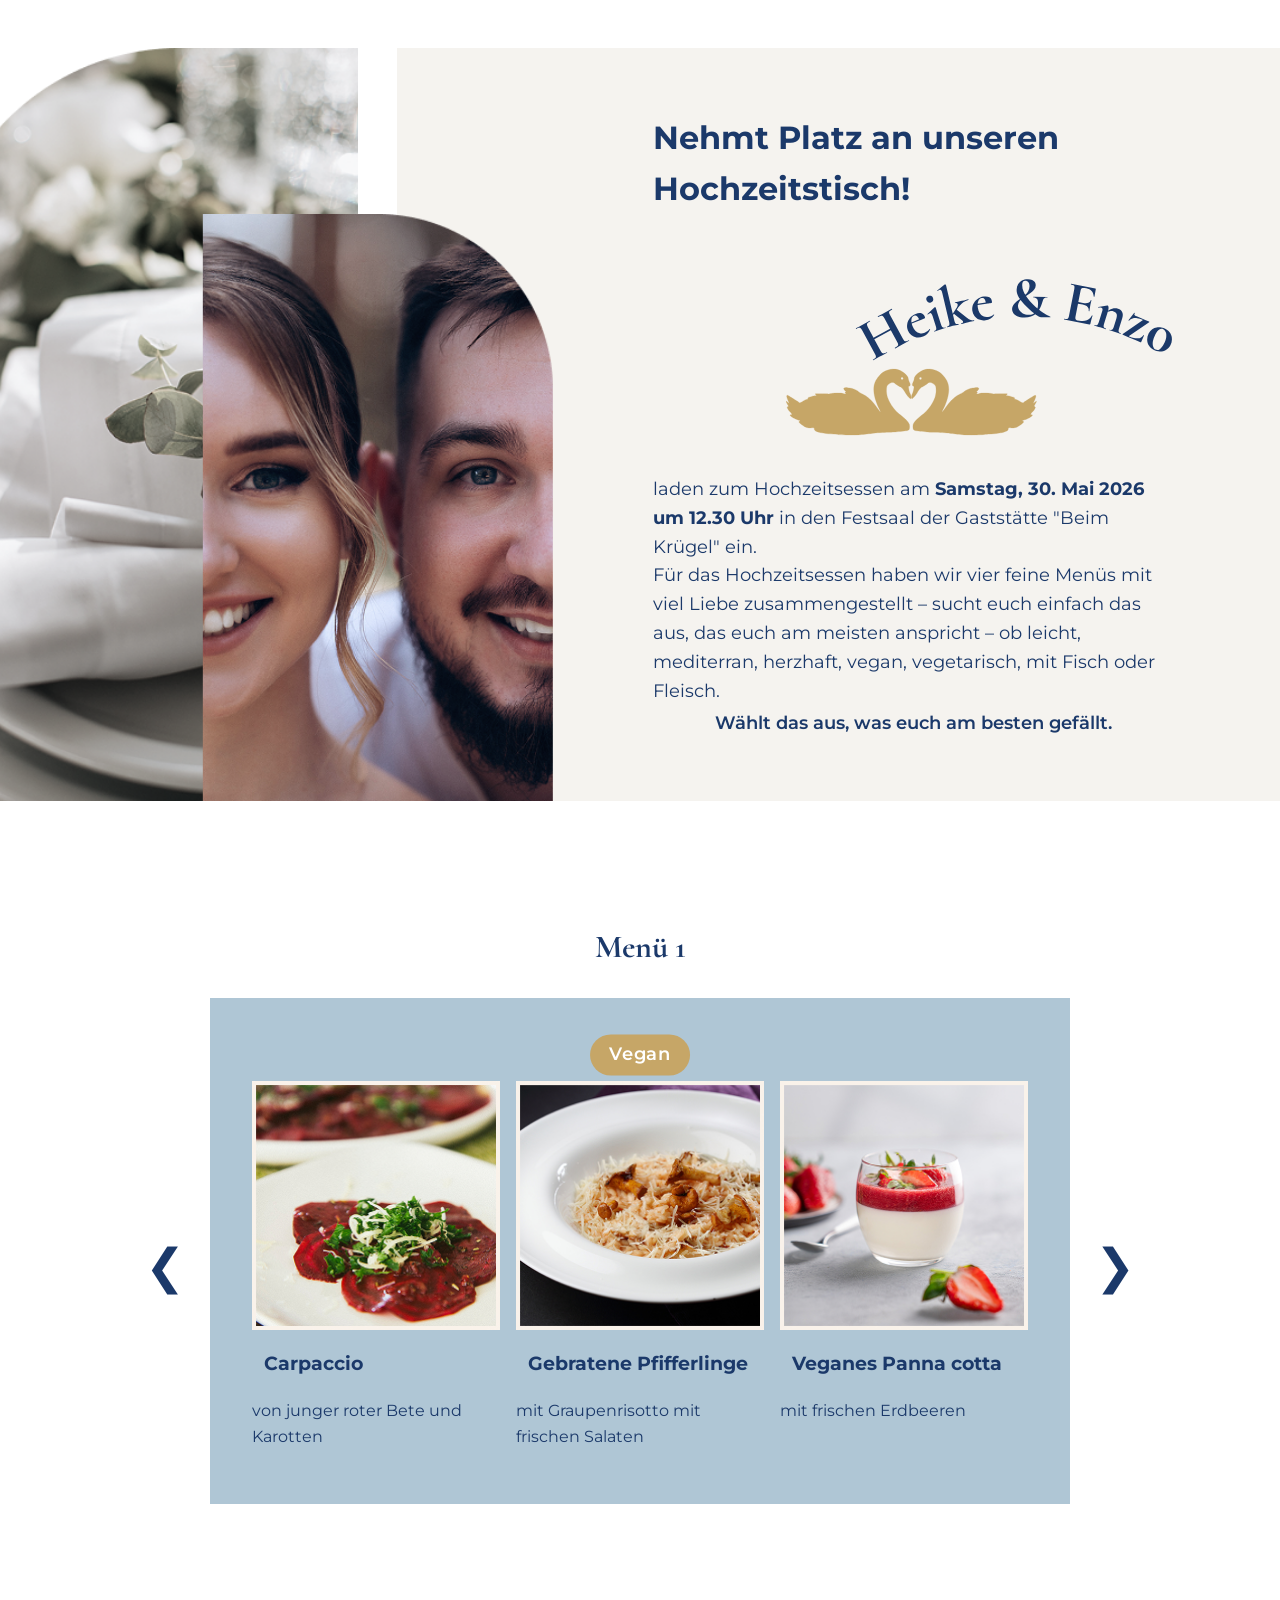
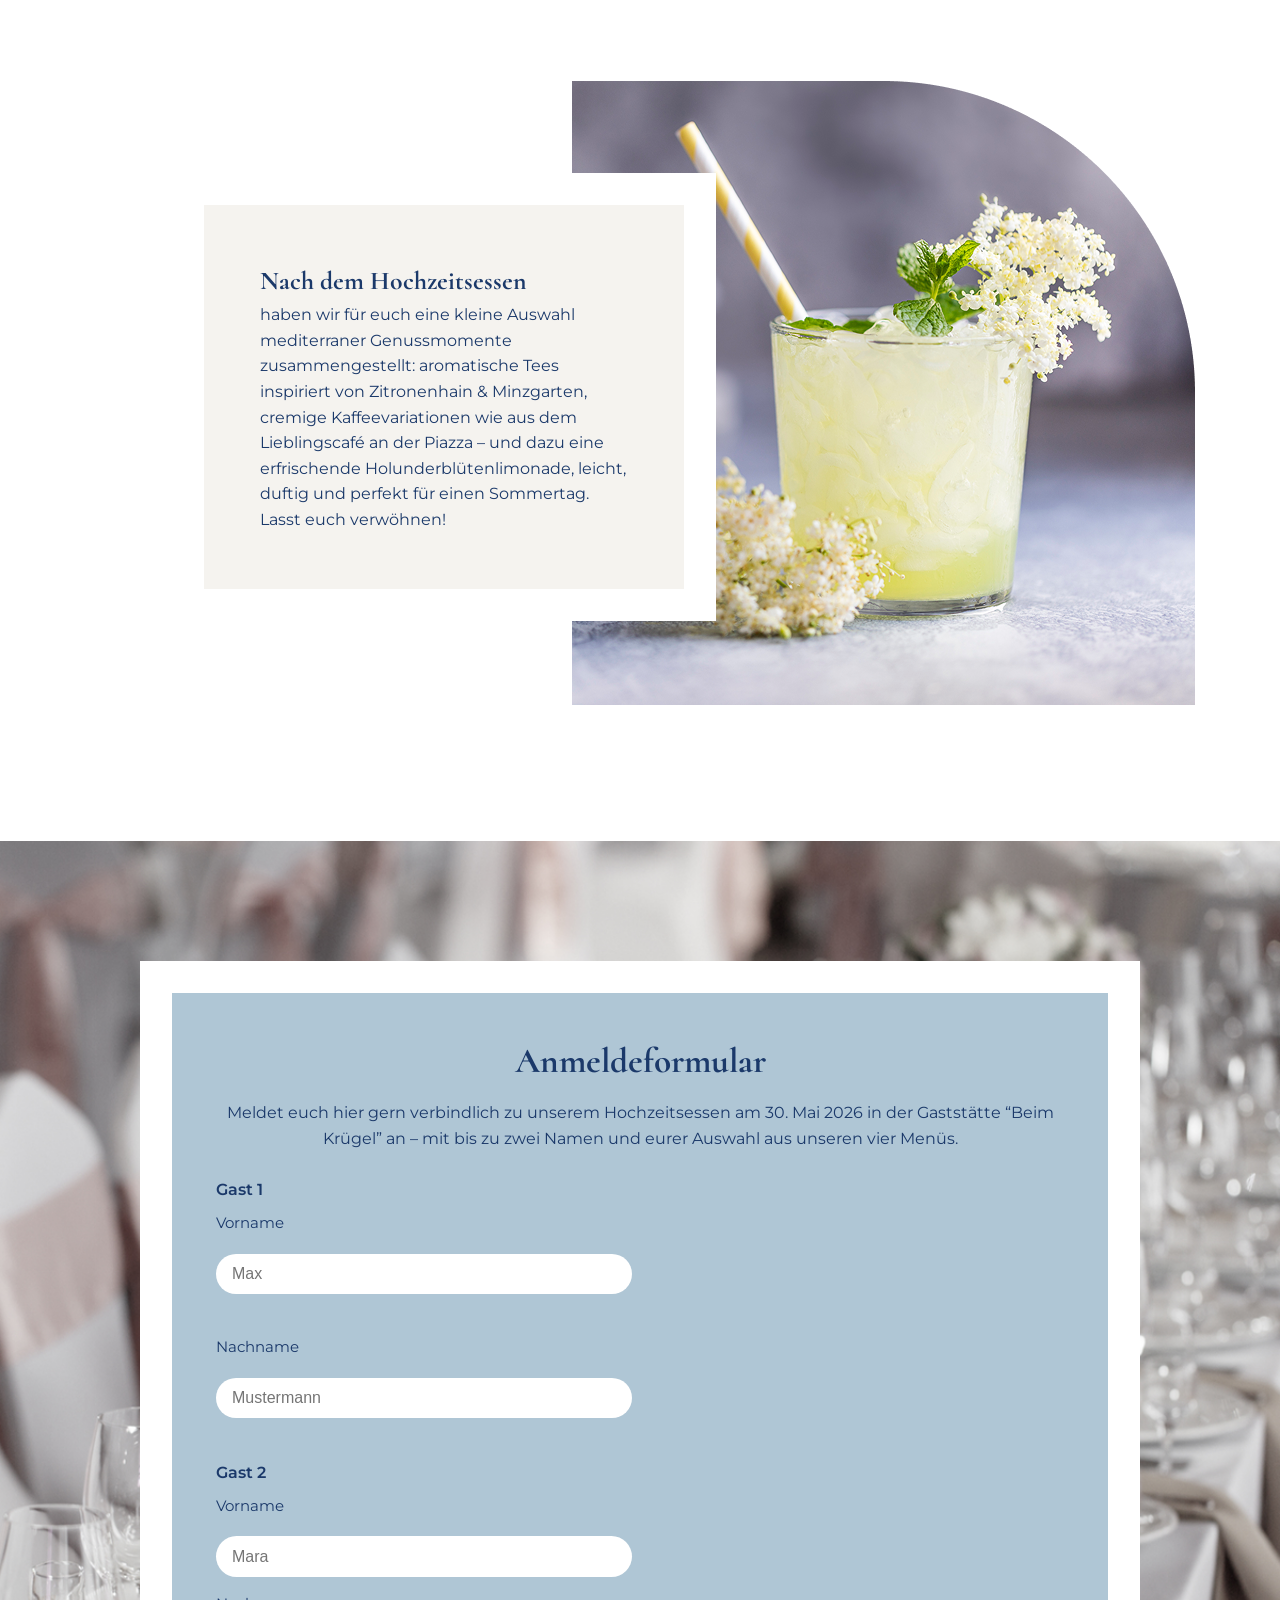
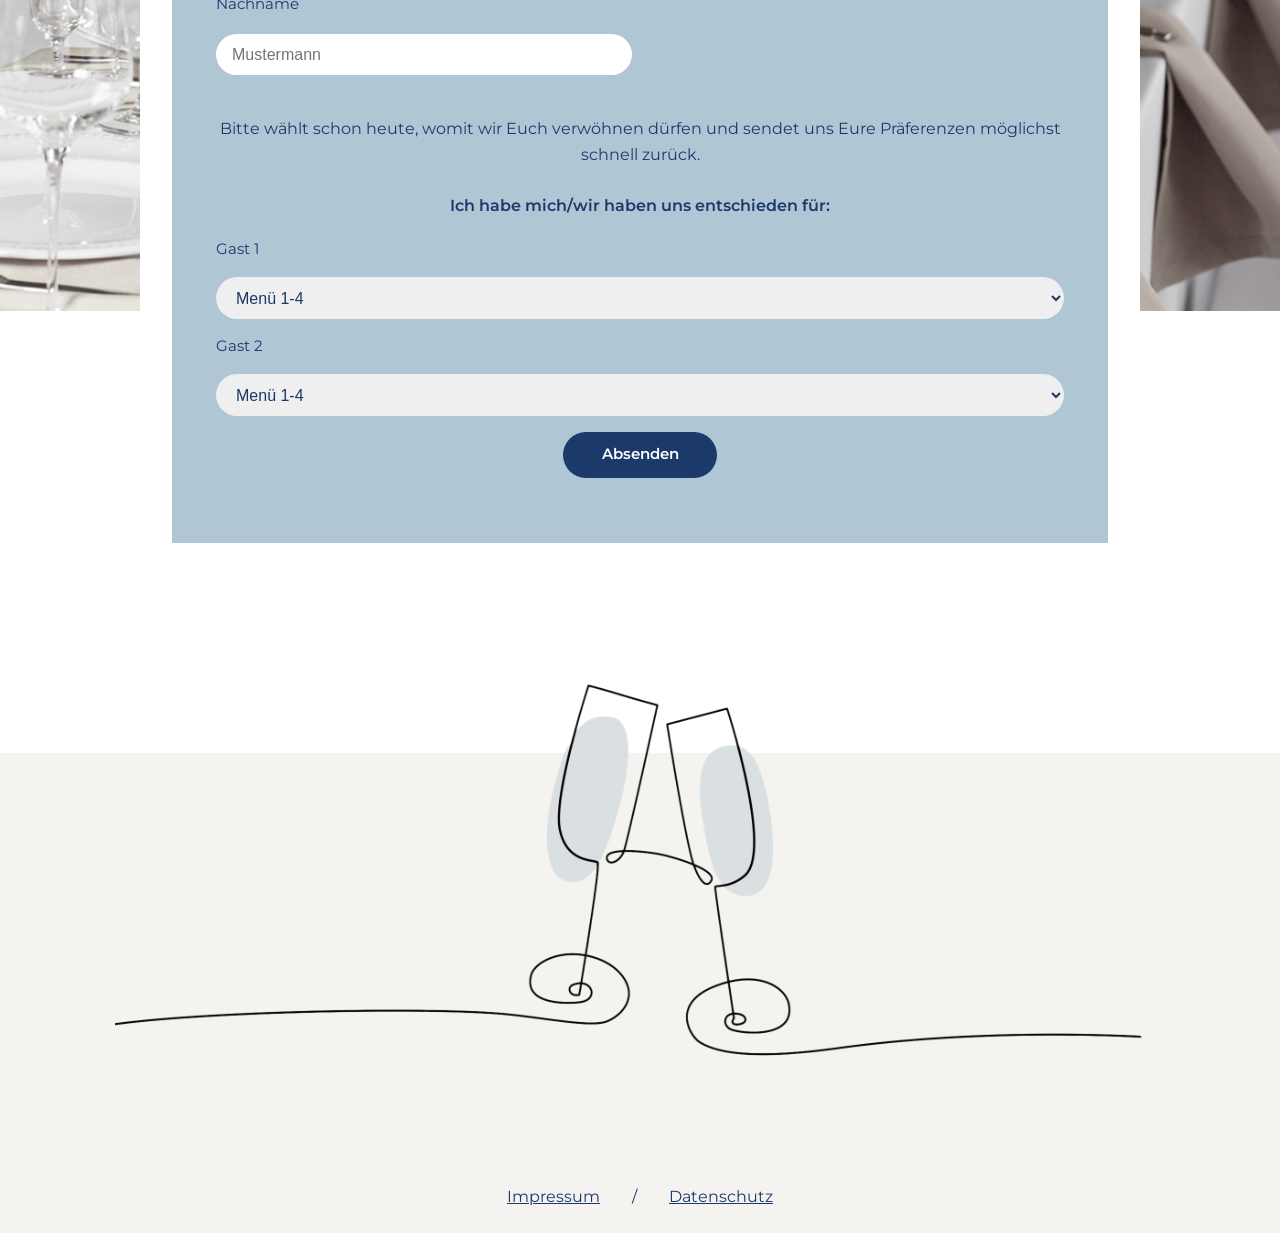
==== commit b1c49ac6: "Code Reihenfolge angepasst" ====
--- a/beimkruegel.html
+++ b/beimkruegel.html
@@ -46,16 +46,16 @@
                         <h3>Carpaccio</h3>
                         <p>von junger roter Bete und Karotten</p>
                       </div>
-                      <figure>
+                      <div>
                         <img src="Img/pfifferlinge.jpg" alt="Pfifferlinge mit Risotto" />
                         <h3>Gebratene Pfifferlinge</h3>
-                        <figcaption>mit Graupenrisotto mit frischen Salaten</figcaption>
-                      </figure>
-                      <figure>
+                        <p>mit Graupenrisotto mit frischen Salaten</p>
+                      </div>
+                      <div>
                         <img src="Img/panaCotta.jpg" alt="Panna cotta mit Erdbeeren" />
                         <h3>Veganes Panna cotta</h3>
-                        <figcaption>mit frischen Erdbeeren</figcaption>
-                      </figure>
+                        <p>mit frischen Erdbeeren</p>
+                      </div>
                     </div>
                   </div>
                   <a class="nav-arrow nav-next" href="#menu-2" aria-label="Zu Menü 2">❯</a>
@@ -69,21 +69,21 @@
                   <div class="menu-card">
                     <div class="menu-dishes">
                       <span class="badge">Vegetarisch</span>
-                      <figure>
+                      <div>
                         <img src="Img/bruschetta.jpg" alt="Bruschetta mit Tomaten" />
                         <h3>Bruschetta</h3>
-                        <figcaption>mit Tomate, Basilikum, Oliven&ouml;l</figcaption>
-                      </figure>
-                      <figure>
+                        <p>mit Tomate, Basilikum, Oliven&ouml;l</p>
+                      </div>
+                      <div>
                         <img src="Img/pfifferlinge.jpg" alt="Cremiges Pfifferlingsragout" />
                         <h3>Cremiges Pfifferlingsragout</h3>
-                        <figcaption>mit Polenta</figcaption>
-                      </figure>
-                      <figure>
+                        <p>mit Polenta</p>
+                      </div>
+                      <div>
                         <img src="Img/panaCotta.jpg" alt="Panna cotta" />
                         <h3>Panna cotta</h3>
-                        <figcaption>mit frischen Erdbeeren</figcaption>
-                      </figure>
+                        <p>mit frischen Erdbeeren</p>
+                      </div>
                     </div>
                   </div>
                   <a class="nav-arrow nav-next" href="#menu-3" aria-label="Zu Menü 3">❯</a>
@@ -97,21 +97,21 @@
                   <div class="menu-card">
                     <div class="menu-dishes">
                       <span class="badge">Fisch</span>
-                      <figure>
+                      <div>
                         <img src="Img/salmontartar.jpg" alt="Lachs-Tatar" />
                         <h3>R&auml;ucherlachstartar</h3>
-                        <figcaption>mit Limette und Dill</figcaption>
-                      </figure>
-                      <figure>
+                        <p>mit Limette und Dill</p>
+                      </div>
+                      <div>
                         <img src="Img/antipasti.jpg" alt="Mediterrane Antipasti" />
                         <h3>Mediterrane Antipasti</h3>
-                        <figcaption>mit Kräutern</figcaption>
-                      </figure>
-                      <figure>
+                        <p>mit Kräutern</p>
+                      </div>
+                      <div>
                         <img src="Img/panaCotta.jpg" alt="Vanille-Panna cotta" />
                         <h3>Panna cotta</h3>
-                        <figcaption>mit frischen Erdbeeren</figcaption>
-                      </figure>
+                        <p>mit frischen Erdbeeren</p>
+                      </div>
                     </div>
                   </div>
                   <a class="nav-arrow nav-next" href="#menu-4" aria-label="Zu Menü 4">❯</a>
@@ -125,21 +125,21 @@
                   <div class="menu-card">
                     <div class="menu-dishes">
                       <span class="badge">Fleisch</span>
-                      <figure>
+                      <div>
                         <img src="Img/antipasti.jpg" alt="Antipasti" />
                         <h3>Antipasti</h3>
-                        <figcaption>mit Schinken, Oliven und Käse</figcaption>
-                      </figure>
-                      <figure>
+                        <p>mit Schinken, Oliven und Käse</p>
+                      </div>
+                      <div>
                         <img src="Img/beefAsparagus.jpg" alt="Rinderfilet mit Spargel" />
                         <h3>Rinderfilet</h3>
-                        <figcaption>mit grünem Spargel</figcaption>
-                      </figure>
-                      <figure>
+                        <p>mit grünem Spargel</p>
+                      </div>
+                      <div>
                         <img src="Img/panaCotta.jpg" alt="Erdbeer-Tiramisu" />
                         <h3>Pana cotta</h3>
-                        <figcaption>mit frischen Erdbeeren</figcaption>
-                      </figure>
+                        <p>mit frischen Erdbeeren</p>
+                      </div>
                     </div>
                   </div>
                   <a class="nav-arrow nav-next" href="#menu-1" aria-label="Zu Menü 1">❯</a>
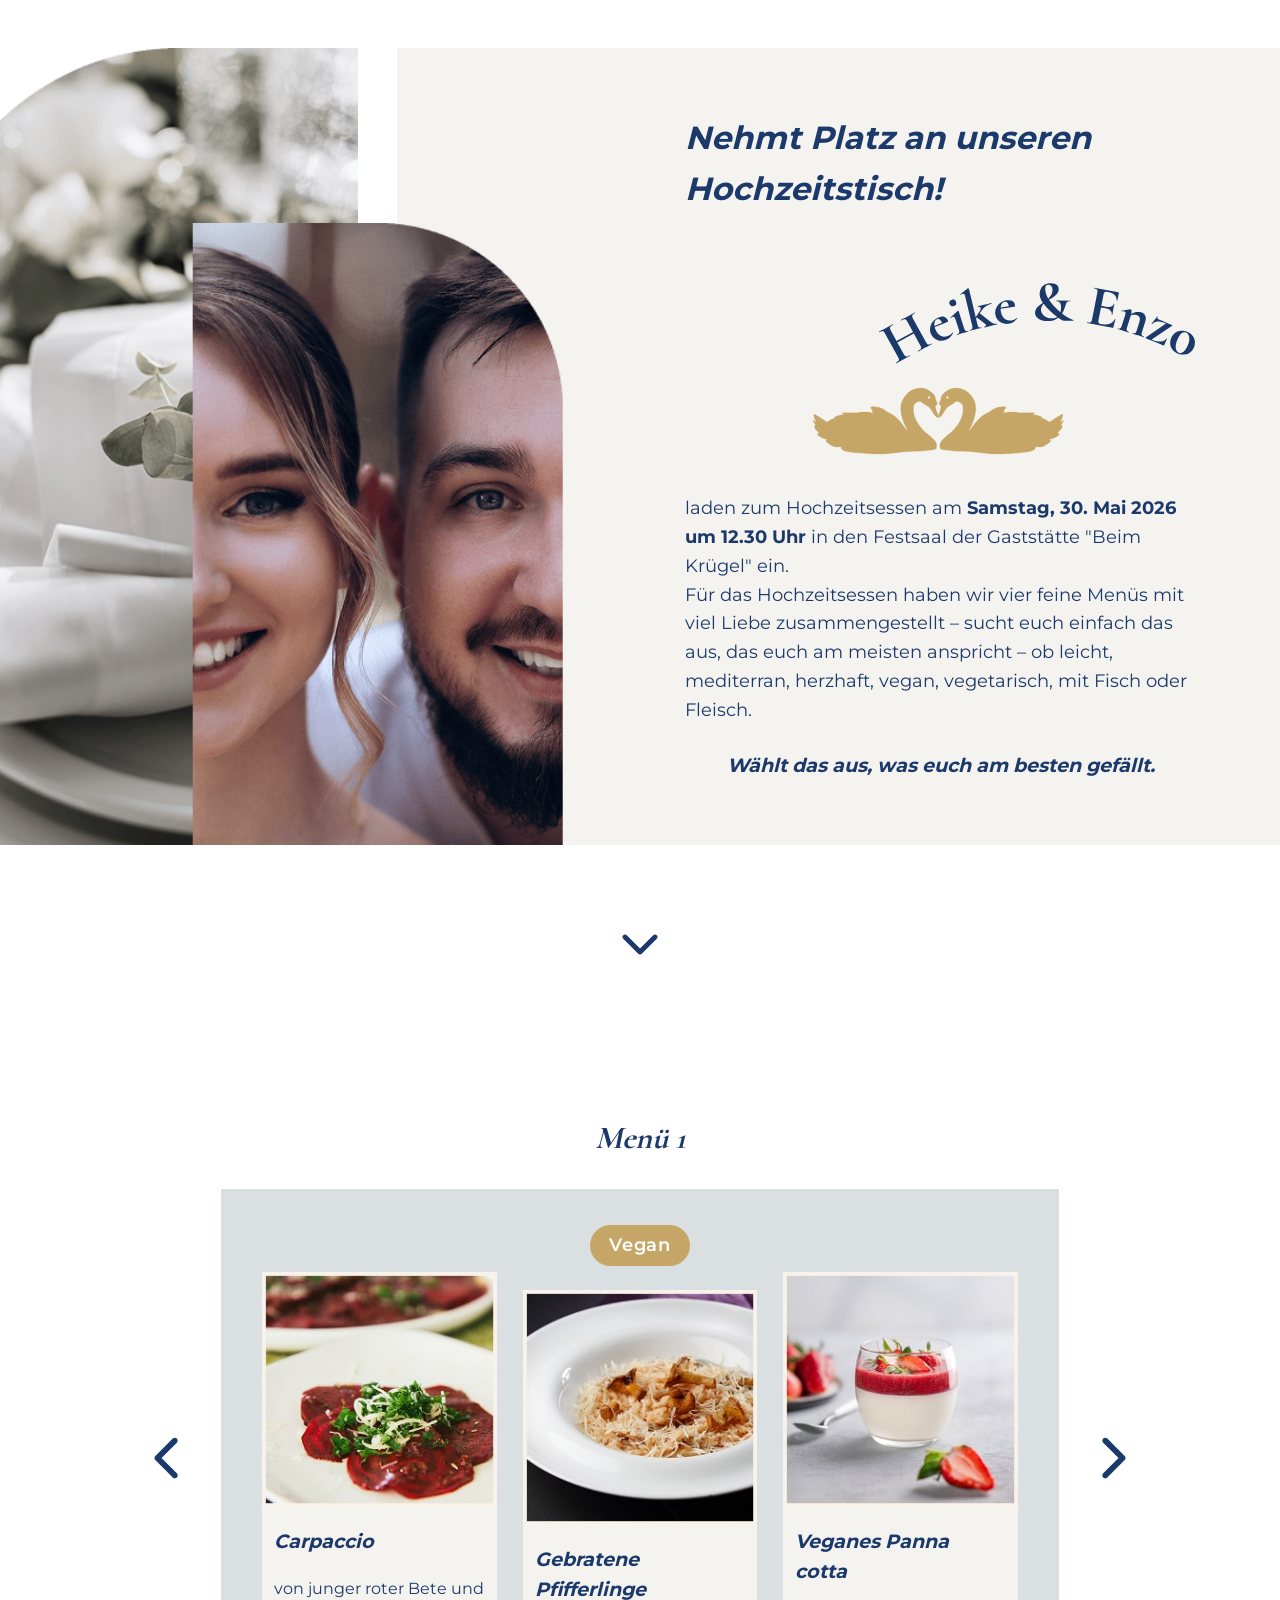
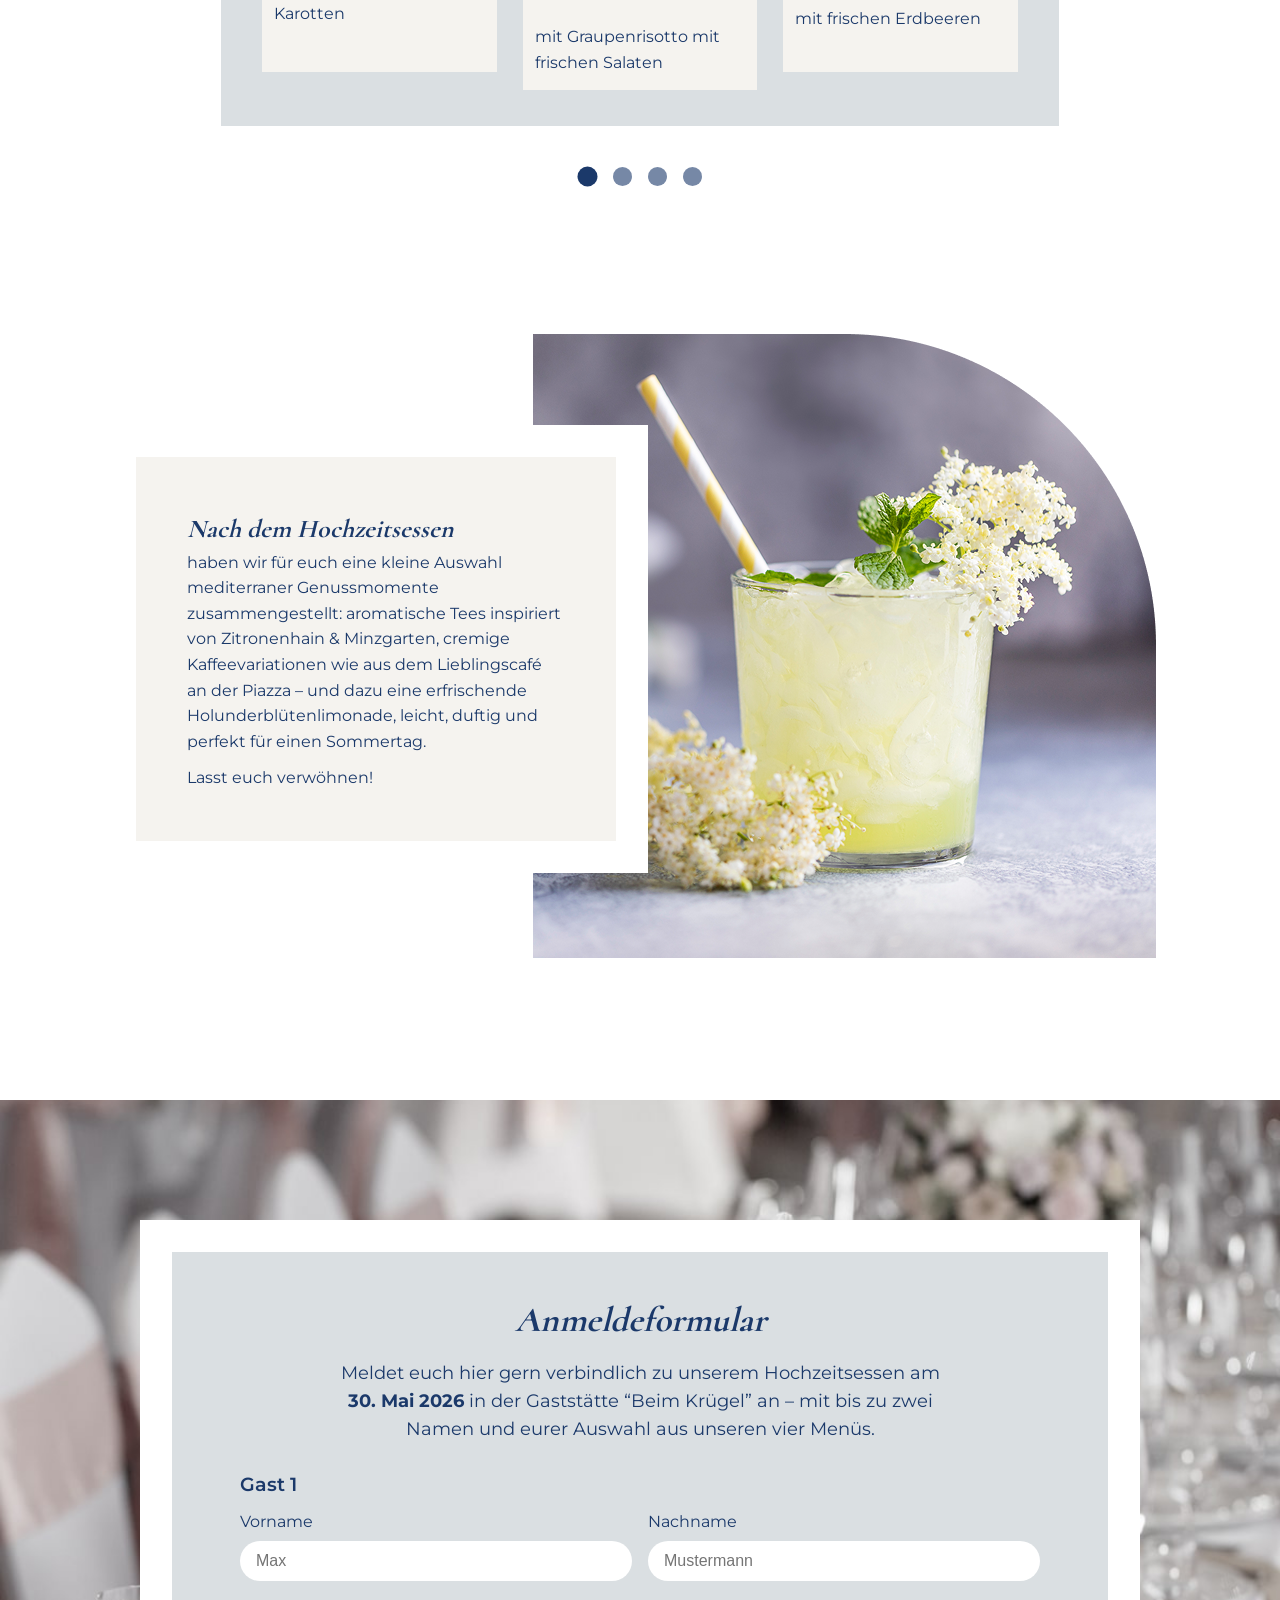
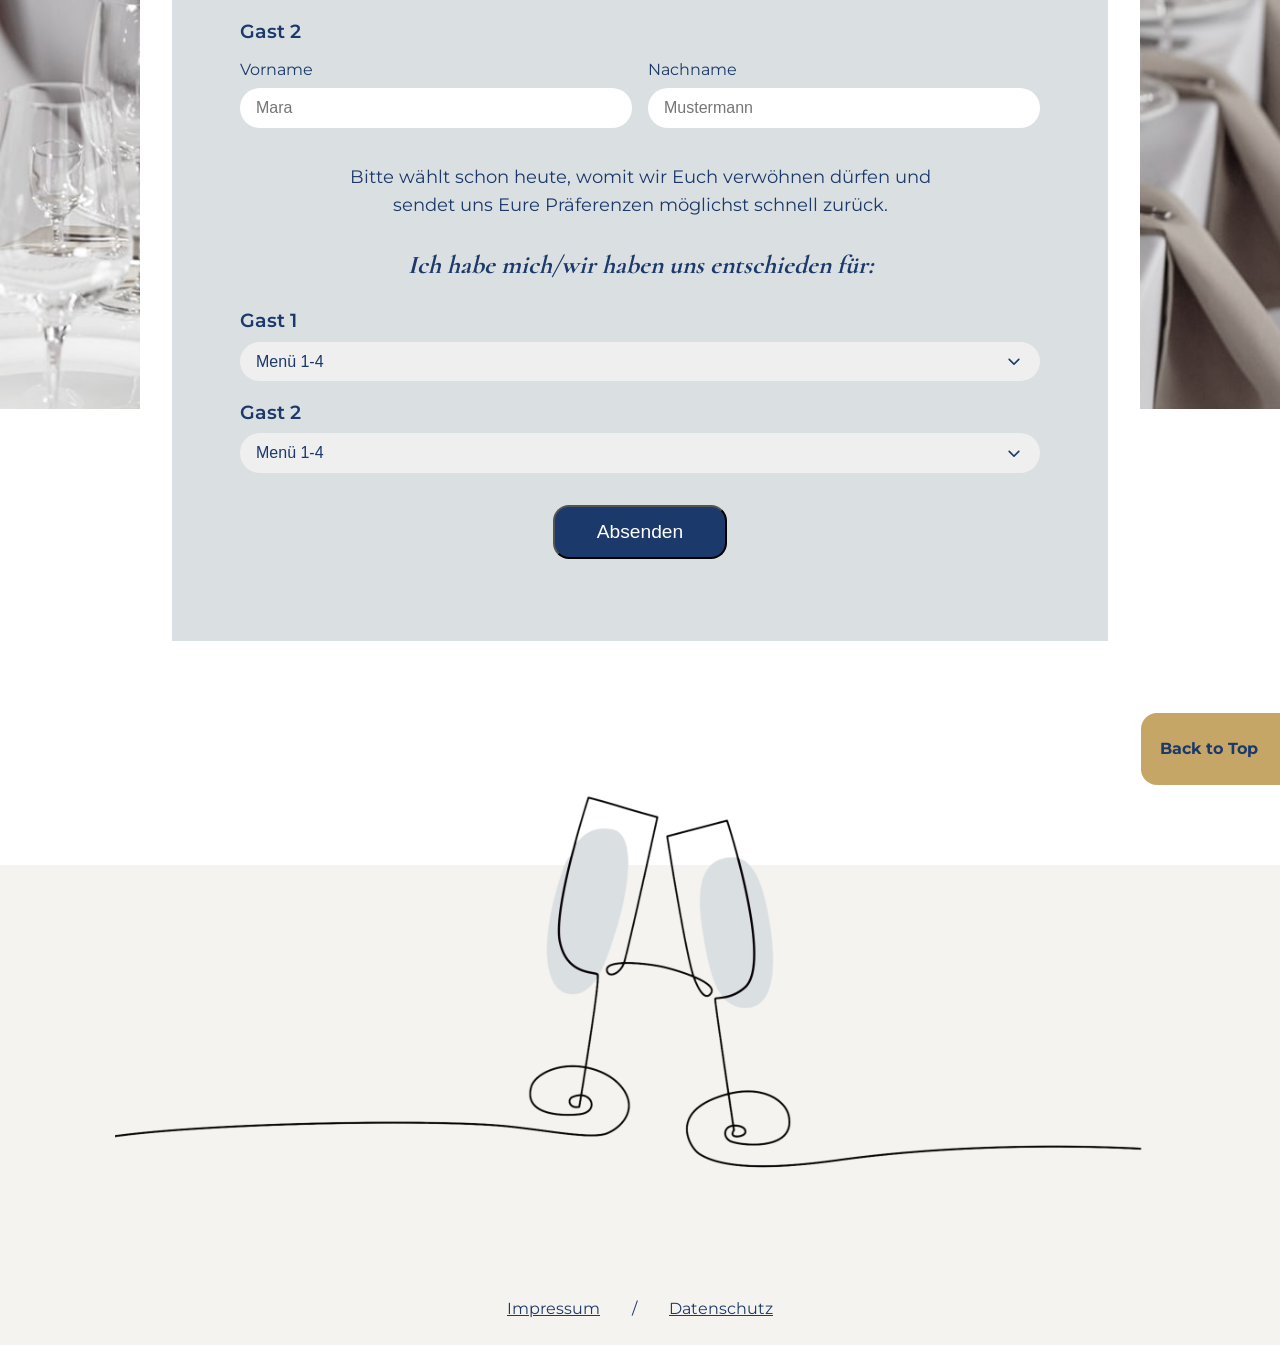
==== commit f66e1319: "Code fertig aufgeräumt" ====
--- a/beimkruegel.html
+++ b/beimkruegel.html
@@ -29,15 +29,20 @@
         </div>
     </header>
 
+    <section class="header-down-arrow">
+      <img src="Img/chevron-down-solid-full.svg" width="50">
+      <a href="#menu"></a>
+    </section>
+
     <main>
-        <section class="menu-section" aria-label="Menü-Auswahl">
+      <section id="menu" class="menu-section" aria-label="Menü-Auswahl">
         <div class="container">
           <div class="carousel">
             <div class="carousel-track" role="list">
               <article id="menu-1" class="menu-slide is-default" role="listitem">
                 <h3 class="menu-title">Men&uuml; 1</h3>
                   <div class="menu-frame">
-                  <a class="nav-arrow nav-prev" href="#menu-4" aria-label="Zu Menü 4">❮</a>
+                  <a class="nav-arrow nav-prev" href="#menu-4" aria-label="Zu Menü 4"><img src="Img/chevron-left-solid-full.svg" alt="Linkes Chevron"></a>
                   <div class="menu-card">
                     <div class="menu-dishes">
                       <span class="badge">Vegan</span>
@@ -58,26 +63,26 @@
                       </div>
                     </div>
                   </div>
-                  <a class="nav-arrow nav-next" href="#menu-2" aria-label="Zu Menü 2">❯</a>
+                  <a class="nav-arrow nav-next" href="#menu-2" aria-label="Zu Menü 2"><img src="Img/chevron-right-solid-full.svg" alt="Rechtes Chevron"></a>
                 </div>
               </article>
 
               <article id="menu-2" class="menu-slide" role="listitem">
                 <h3 class="menu-title">Men&uuml; 2</h3>
                 <div class="menu-frame">
-                  <a class="nav-arrow nav-prev" href="#menu-1" aria-label="Zu Menü 1">❮</a>
+                  <a class="nav-arrow nav-prev" href="#menu-1" aria-label="Zu Menü 1"><img src="Img/chevron-left-solid-full.svg" alt="Linkes Chevron"></a>
                   <div class="menu-card">
                     <div class="menu-dishes">
                       <span class="badge">Vegetarisch</span>
                       <div>
-                        <img src="Img/bruschetta.jpg" alt="Bruschetta mit Tomaten" />
-                        <h3>Bruschetta</h3>
-                        <p>mit Tomate, Basilikum, Oliven&ouml;l</p>
-                      </div>
-                      <div>
-                        <img src="Img/pfifferlinge.jpg" alt="Cremiges Pfifferlingsragout" />
-                        <h3>Cremiges Pfifferlingsragout</h3>
-                        <p>mit Polenta</p>
+                        <img src="Img/carpaccio.jpg" alt="Carpaccio" />
+                        <h3>Carpaccio</h3>
+                        <p>von junger roter Bete und Karotten</p>
+                      </div>
+                      <div>
+                        <img src="Img/cheese.png" alt="Ziegenkäse im Sesammantel" />
+                        <h3>Ziegenk&auml;se</h3>
+                        <p>im Sesammantel mit frischen Salaten</p>
                       </div>
                       <div>
                         <img src="Img/panaCotta.jpg" alt="Panna cotta" />
@@ -86,26 +91,25 @@
                       </div>
                     </div>
                   </div>
-                  <a class="nav-arrow nav-next" href="#menu-3" aria-label="Zu Menü 3">❯</a>
+                  <a class="nav-arrow nav-next" href="#menu-3" aria-label="Zu Menü 3"><img src="Img/chevron-right-solid-full.svg" alt="Rechtes Chevron"></a>
                 </div>
               </article>
 
               <article id="menu-3" class="menu-slide" role="listitem">
                 <h3 class="menu-title">Men&uuml; 3</h3>
                 <div class="menu-frame">
-                  <a class="nav-arrow nav-prev" href="#menu-2" aria-label="Zu Menü 2">❮</a>
+                  <a class="nav-arrow nav-prev" href="#menu-2" aria-label="Zu Menü 2"><img src="Img/chevron-left-solid-full.svg" alt="Linkes Chevron"></a>
                   <div class="menu-card">
                     <div class="menu-dishes">
                       <span class="badge">Fisch</span>
                       <div>
-                        <img src="Img/salmontartar.jpg" alt="Lachs-Tatar" />
+                        <img src="Img/antipasti.jpg" alt="Antipasti" />
+                        <h3>Antipasti misti</h3>
+                      </div>
+                      <div>
+                        <img src="Img/salmontartar.jpg" alt="Räucherlachstartar" />
                         <h3>R&auml;ucherlachstartar</h3>
-                        <p>mit Limette und Dill</p>
-                      </div>
-                      <div>
-                        <img src="Img/antipasti.jpg" alt="Mediterrane Antipasti" />
-                        <h3>Mediterrane Antipasti</h3>
-                        <p>mit Kräutern</p>
+                        <p>mit cremiger Begleitung mit frischen Salaten</p>
                       </div>
                       <div>
                         <img src="Img/panaCotta.jpg" alt="Vanille-Panna cotta" />
@@ -114,26 +118,25 @@
                       </div>
                     </div>
                   </div>
-                  <a class="nav-arrow nav-next" href="#menu-4" aria-label="Zu Menü 4">❯</a>
+                  <a class="nav-arrow nav-next" href="#menu-4" aria-label="Zu Menü 4"><img src="Img/chevron-right-solid-full.svg" alt="Rechtes Chevron"></a>
                 </div>
               </article>
 
               <article id="menu-4" class="menu-slide" role="listitem">
                 <h3 class="menu-title">Menü 4</h3>
                 <div class="menu-frame">
-                  <a class="nav-arrow nav-prev" href="#menu-3" aria-label="Zu Menü 3">❮</a>
+                  <a class="nav-arrow nav-prev" href="#menu-3" aria-label="Zu Menü 3"><img src="Img/chevron-left-solid-full.svg" alt="Linkes Chevron"></a>
                   <div class="menu-card">
                     <div class="menu-dishes">
                       <span class="badge">Fleisch</span>
                       <div>
-                        <img src="Img/antipasti.jpg" alt="Antipasti" />
-                        <h3>Antipasti</h3>
-                        <p>mit Schinken, Oliven und Käse</p>
-                      </div>
-                      <div>
-                        <img src="Img/beefAsparagus.jpg" alt="Rinderfilet mit Spargel" />
-                        <h3>Rinderfilet</h3>
-                        <p>mit grünem Spargel</p>
+                        <img src="Img/bruschetta.jpg" alt="Dreierlei Bruschetta" />
+                        <h3>Dreierlei Bruschetta</h3>
+                      </div>
+                      <div>
+                        <img src="Img/beefAsparagus.jpg" alt="Kalbsrücken mit Spargel" />
+                        <h3>Kalbsrücken</h3>
+                        <p>mit Spargel und Butterkartoffeln mit frischen Salaten</p>
                       </div>
                       <div>
                         <img src="Img/panaCotta.jpg" alt="Erdbeer-Tiramisu" />
@@ -142,71 +145,75 @@
                       </div>
                     </div>
                   </div>
-                  <a class="nav-arrow nav-next" href="#menu-1" aria-label="Zu Menü 1">❯</a>
+                  <a class="nav-arrow nav-next" href="#menu-1" aria-label="Zu Menü 1"><img src="Img/chevron-right-solid-full.svg" alt="Rechtes Chevron"></a>
                 </div>
               </article>
             </div>
+            <nav class="carousel-dots" aria-label="Menü-Auswahl">
+              <a class="dot" href="#menu-1" aria-label="Menü 1"></a>
+              <a class="dot" href="#menu-2" aria-label="Menü 2"></a>
+              <a class="dot" href="#menu-3" aria-label="Menü 3"></a>
+              <a class="dot" href="#menu-4" aria-label="Menü 4"></a>
+            </nav>
           </div>
         </div>
       </section>
 
-        <section class="info-box" aria-label="info-title">
-            <div class="container info-inner">
-                <div class="info-text">
-                    <h4 class="info-title">Nach dem Hochzeitsessen</h4>
-                    <p>haben wir für euch eine kleine Auswahl mediterraner Genussmomente zusammengestellt: aromatische Tees 
-                    inspiriert von Zitronenhain & Minzgarten, cremige Kaffeevariationen wie aus dem Lieblingscafé an der 
-                    Piazza – und dazu eine erfrischende Holunderbl&uuml;tenlimonade, leicht, duftig und perfekt für einen 
-                    Sommertag.
-                    <br>Lasst euch verw&ouml;hnen!
-                    </p>
-                </div>
-                <figure class="info-image">
-                    <img src="Img/lemonade.png" alt="Holunderblütenlimonade">
-                </figure>
-            </div>
-        </section>
-
-        <section class="form">
-          <div class="container form-inner">
-            <form class="form-content" action="" method="get">
-              <h5 id="form-title">Anmeldeformular</h5>
-              <p>Meldet euch hier gern verbindlich zu unserem Hochzeitsessen am 30. Mai 2026 in der Gastst&auml;tte 
-              “Beim Kr&uuml;gel” an – mit bis zu zwei Namen und eurer Auswahl aus unseren vier Men&uuml;s.
-              </p>
-              <fieldset>
-                <legend>Gast 1</legend>
-                <div class="field-row">
-                  <label>Vorname</label><br>
-                  <input type="text" name="gast1-vorname" placeholder="Max">
-                </div>
-              </fieldset>
-
-              <fieldset>
-                <div class="field-row">
-                  <label>Nachname</label><br>
-                  <input type="text" name="gast1-vorname" placeholder="Mustermann">
-                </div>
-              </fieldset>
-                          
+      <section class="info-box" aria-label="info-title">
+        <div class="container info-inner">
+          <div class="info-text">
+            <h4 class="info-title">Nach dem Hochzeitsessen</h4>
+            <p>haben wir für euch eine kleine Auswahl mediterraner Genussmomente zusammengestellt: aromatische Tees 
+            inspiriert von Zitronenhain & Minzgarten, cremige Kaffeevariationen wie aus dem Lieblingscafé an der 
+            Piazza – und dazu eine erfrischende Holunderbl&uuml;tenlimonade, leicht, duftig und perfekt für einen Sommertag.
+            </p>
+            <p class="cta-text">Lasst euch verw&ouml;hnen!</p>
+          </div>
+          <figure>
+            <img src="Img/lemonade.png" alt="Holunderblütenlimonade">
+          </figure>
+        </div>
+      </section>
+
+      <section class="form">
+        <div class="container form-inner">
+          <form class="form-content" action="" method="get">
+            <h5 id="form-title">Anmeldeformular</h5>
+            <p>Meldet euch hier gern verbindlich zu unserem Hochzeitsessen am <strong>30. Mai 2026</strong> in der Gastst&auml;tte 
+            “Beim Kr&uuml;gel” an – mit bis zu zwei Namen und eurer Auswahl aus unseren vier Men&uuml;s.
+            </p>
+            <div>
+              <div class="guest-one">
+                <fieldset>
+                  <legend>Gast 1</legend>
+                  <div class="field-row">
+                    <label>Vorname
+                    <input type="text" name="gast1-vorname" placeholder="Max">
+                    </label>
+                    <label>Nachname
+                    <input type="text" name="gast1-vorname" placeholder="Mustermann">
+                    </label>
+                  </div>
+                </fieldset>
+              </div>
+                        
               <fieldset>
                 <legend>Gast 2</legend>
                   <div class="field-row">
-                    <label>Vorname</label><br>
+                    <label>Vorname
                     <input type="text" name="gast2-vorname" placeholder="Mara">
-                  </div>    
-                  <div class="field-row">               
-                    <label>Nachname</label><br>
-                    <input type="text" name="gast2-vorname" placeholder="Mustermann">             
+                    </label>
+                    <label>Nachname
+                    <input type="text" name="gast2-vorname" placeholder="Mustermann"> 
+                    </label>            
                   </div>
               </fieldset>
-                            
               <p>Bitte w&auml;hlt schon heute, womit wir Euch verw&ouml;hnen dürfen und sendet uns Eure 
               Pr&auml;ferenzen m&ouml;glichst schnell zur&uuml;ck.
               </p>
               <h5 class="form-subtitle">Ich habe mich/wir haben uns entschieden f&uuml;r:</h5>
                 <div class="choice-row">
-                  <label for="menue-all">Gast 1 </label>
+                  <label for="menue-all">Gast 1 
                     <select name="menue-all">
                       <option value="none" selected disabled>Menü 1-4</option>
                       <option value="vegan">Vegan</option>
@@ -214,8 +221,8 @@
                       <option value="fisch">Fisch</option>
                       <option value="fleisch">Fleisch</option>
                     </select>
-                  
-                  <label>Gast 2</label>
+                  </label>
+                  <label>Gast 2
                     <select name="menue-all">
                       <option value="none" selected disabled>Menü 1-4</option>
                       <option value="vegan">Vegan</option>
@@ -223,17 +230,14 @@
                       <option value="fisch">Fisch</option>
                       <option value="fleisch">Fleisch</option>
                     </select>
-                  
-                    <input class="form-toggle" type="checkbox" id="form-sent"/>
-                    <label class="btn" for="form-sent">Absenden</label>
+                  </label>
+                  <input class="form-toggle" type="checkbox" id="form-sent"/>
+                  <button class="btn">Absenden</button>
                 </div>
             </form>
           </div>
         </section>
-
-        <div class="back-top-wrap">
-          <a href="#top"><strong>Back to Top</strong></a>
-        </div>
+        <a class="back-top-wrap" href="#top"><strong>Back to Top</strong><img src="Img/chevron-up-solid-full.svg" alt="Chevron oben"></a>
     </main>
 
     <footer>
@@ -246,6 +250,5 @@
         </div>
       </div>
     </footer>
-    
 </body>
 </html>
--- a/beimkruegel.css
+++ b/beimkruegel.css
@@ -8,147 +8,155 @@
 }
 :root {
   --beimkruegel-clr-1: #F5F3EF; 
-  --beimkruegel-clr-2: #AFC6D5; 
+  --beimkruegel-clr-2: #DADFE2; 
   --beimkruegel-clr-3: #1B396A; 
   --beimkruegel-clr-4: #C6A667; 
   --beimkruegel-clr-5: #fff;    
-
   --page-max: 1200px;
   --page-pad: 1.5rem;
 }
-
 @font-face {
   font-family: "Cormorant Garamond";
   src: url("Fonts/Cormorant/Cormorant-VariableFont_wght.ttf") format("truetype");
   font-weight: 300 700;
   font-style: normal;
-  font-display: swap;
 }
 @font-face {
   font-family: "Montserrat";
   src: url("Fonts/Montserrat/Montserrat-VariableFont_wght.ttf") format("truetype");
   font-weight: 200 800;
   font-style: normal;
-  font-display: swap;
-}
-
+}
 html {
   scroll-behavior: smooth;
 }
-@media (prefers-reduced-motion: reduce) {
-  html {
-    scroll-behavior: auto;
-  }
-}
-
 body {
-    margin: 0;
-    font-family: "Montserrat", "Helvetica", "Arial", sans-serif;
-    line-height: 1.6;
-}
-
+  margin: 0;
+  font-family: "Montserrat", "Helvetica", "Arial", sans-serif;
+  line-height: 1.6;
+}
 p, strong {
-    color: var(--beimkruegel-clr-3);
-    font-family: var(--beimkruegel_ff_3);
+  color: var(--beimkruegel-clr-3);
+  font-family: var(--beimkruegel_ff_3);
 }
 text {
-    font-size: 1.1rem;
-    text-anchor: middle;
-    color: var(--beimkruegel-clr-3);
+  font-size: 1.1rem;
+  text-anchor: middle;
+  color: var(--beimkruegel-clr-3);
 }
 
 /* Image Header – Welcome Bereich */
 .hero {
-    padding: 3rem 0 3rem;
+  padding: 3rem 0 3rem;
 }
 .hero .container {
-    width: 100%;
-    max-width: none;
-    padding: 0;
+  width: 100%;
 }
 .hero-inner {
-    --plate: 28%;
-    --gap: 3%;
-    display: grid;
-    grid-template-columns: var(--plate) 1fr;
-    column-gap: var(--gap);
-    position: relative;
+  --plate: 28%;
+  --gap: 3%;
+  display: grid;
+  grid-template-columns: var(--plate) 1fr;
+  column-gap: var(--gap);
+  position: relative;
 }
 .hero-plate img {
-    width: 100%;
-    height: 100%;
-    object-fit: cover;
+  width: 100%;
+  height: 100%;
+  object-fit: cover;
 }
 .hero-couple {
-    position: absolute;
-    bottom: 0;
-    left: calc(var(--plate) + (var(--gap) / 2));
-    transform: translateX(-50%);
-    height: 78%;
-    object-fit: cover;
-    z-index: 2;
+  position: absolute;
+  bottom: 0;
+  left: calc(var(--plate) + (var(--gap) / 2));
+  transform: translateX(-50%);
+  height: 78%;
+  object-fit: cover;
+  z-index: 2;
 }
 .curved-name {
-  margin-left: 12.6rem;
-  margin-top: 4rem;
-  margin-bottom: -1rem;
+  margin-left: 12rem;
+  margin-top: 4.2rem;
   width: 20rem;
 }
 .hero-text {
-    display: flex;
-    flex-direction: column;
-    justify-content: center;
-    background: var(--beimkruegel-clr-1);
-    padding: 4rem 12rem 4rem 16rem;
-    text-align: left;
-    height: 100%;
-    width: 100%;
-    font-size: 1.125rem;
+  display: flex;
+  flex-direction: column;
+  justify-content: center;
+  background: var(--beimkruegel-clr-1);
+  padding: 4rem 12rem 4rem 18rem;
+  text-align: left;
+  height: 100%;
+  width: 100%;
+  font-size: 1.125rem;
 }
 .hero-text h1 {
-    font-size: 2rem;
-}
-.hero-kicker {
-    width: 13.75rem;
-    height: 4.5rem;
-    display: block;
-    color: var(--blue);
-    font-family: "Cormorant Garamond", "Times New Roman", serif;
-    letter-spacing: 0.08em;
-    overflow: visible;
-}
-.hero-kicker text {
-    font-family: "Cormorant Garamond", "Times New Roman", serif;
-    font-weight: 600;
-    fill: var(--blue);
+  font-size: 2rem;
+  font-family: "Montserrat", "Times New Roman", serif;
+  font-style: italic;
 }
 .swan {
-    width: 16rem;
-    margin: -0.4rem auto 0;
-}
-.hero-body {
-    text-align: left;
-    margin: 0;
+  width: 16rem;
+  margin: -0.4rem auto 0;
 }
 .hero-cta {
-    font-weight: 600;
-    color: var(--blue);
-    text-align: center;
-    margin: 0.2rem 0 0;
-}
-.welcome-box {
-    padding: 3rem;
-    background: var(--beimkruegel-clr-1);
-    width: 50%;
-}
-.welcome-box .wedding-deco {
-    border-radius: 1rem;
-}
+  font-family: "Montserrat", "Times New Roman", serif;
+  font-size: 1.2rem;
+  font-style: italic;
+  font-weight: 700;
+  text-align: center;
+  margin: 1.6rem 0 0;
+}
+
+/* Scroll Down Arror */
+.header-down-arrow {
+  position: relative;
+  bottom: auto;
+  margin-top: 1.5rem;
+  left: 0;
+  right: 0;
+  text-align: center;
+  z-index: 10;
+}
+@keyframes fade-slide-up {
+  0% {
+    opacity: 0;
+    transform: translateY(4rem);
+  }
+  100% {
+    opacity: 1;
+    transform: none;
+  }
+}
+.header-down-arrow img {
+  animation: fade-slide-up 1s 1s ease-out forwards;
+  opacity: 0;
+}
+@keyframes pulse {
+  0% {
+    opacity: 1;
+    transform: none;
+  }
+  50% {
+    opacity: .8;
+    transform: scale(.8);
+  }
+  100% {
+    opacity: 1;
+    transform: none;
+  }
+}
+.header-down-arrow img {
+  animation: fade-slide-up 1s 1s ease-out forwards, 
+  pulse 2s 3s ease-out infinite;
+  opacity: 0;
+}
+
 
 /* Menü-Caroussel */
 .menu-section {
-  padding: 4.5rem 0 4rem;
-  background: #fff;
+  padding: 8.6rem 0 4rem;
+  background: var(--beimkruegel-clr-5);
 }
 .container {
   width: min(62.5rem, 90vw);
@@ -159,7 +167,7 @@
 }
 .carousel-track {
   position: relative;
-  min-height: 520px;
+  min-height: 38.75rem;
 }
 .menu-slide {
   display: none;
@@ -179,7 +187,7 @@
   text-align: center;
   font-family: "Cormorant Garamond", "Times New Roman", serif;
   font-size: clamp(2rem, 2.4vw, 2.6rem);
-  color: var(--blue);
+  font-style: italic;
   margin: 0 0 1.6rem;
 }
 .menu-frame {
@@ -189,8 +197,7 @@
   justify-content: center;
 }
 .menu-card {
-  width: 70vw;
-  max-width: 860px;
+  width: min(70rem, 92vw);
   background: var(--card);
   padding: 3.8rem 2.6rem 3.4rem;
   border-radius: 0;
@@ -210,91 +217,123 @@
   left: 50%;
   transform: translate(-50%, -60%);
   background: var(--beimkruegel-clr-4);
-  color: #fff;
+  color: var(--beimkruegel-clr-5);
   padding: 0.4rem 1.2rem;
-  border-radius: 999px;
-  font-size: 1.1rem;
+  border-radius: 62.438rem;
+  font-size: 1.125rem;
   font-weight: 600;
   letter-spacing: 0.04em;
   z-index: 2;
 }
-.nav-arrow {
-  width: 46px;
-  height: 46px;
-  color: var(--blue);
+.nav-arrow.nav-prev {
+  width: 5rem;
   display: grid;
   place-items: center;
-  font-size: 3rem;
+}
+.nav-arrow.nav-next {
+  width: 5rem;
+  display: grid;
+  place-items: center;
 }
 .menu-dishes {
   position: relative;
   padding-top: 1.4rem;
   display: grid;
   grid-template-columns: repeat(3, minmax(0, 1fr));
-  gap: 1rem;
+  gap: 1.6rem;
   align-items: start;
 }
-.menu-dishes figure {
+.menu-dishes div {
   margin: 0;
   height: 25rem;
-  background: #F5F3EF;
+  background: var(--beimkruegel-clr-1);
   border-radius: 0;
   position: relative;
   z-index: 1;
 }
 .menu-dishes h3 {
-  padding: 0.7rem 0.75rem 0rem 0.75rem;
+  padding: 0.7rem 0.75rem 0 0.75rem;
   font-size: 1.2rem;
-}
-.menu-dishes figure:nth-of-type(2) {
-  transform: translateY(18px);
+  font-style: italic;
+}
+.menu-dishes div:nth-of-type(2) {
+  transform: translateY(1.125rem);
 }
 .menu-dishes img {
   width: 100%;
-  object-fit: cover;
-  border-radius: 0;
-}
-.menu-dishes figcaption {
-  padding: 0rem 0.75rem 0rem;
-  font-size: 0.9rem;
+}
+.menu-dishes p {
+  padding: 0 0.75rem 0;
+  font-size: 1rem;
+}
+
+/* Zusätzliche Nav Bar unter dem Caroussel */
+.carousel-dots {
+  display: flex;
+  justify-content: center;
+  gap: 1rem;
+  margin-top: 2.2rem;
+  position: relative;
+  z-index: 5;
+}
+.carousel-dots .dot {
+  display: inline-block;
+  width: 1.2rem;
+  height: 1.2rem;
+  border-radius: 62.438rem;
+  background: var(--beimkruegel-clr-3);
+  opacity: 0.6;
+}
+.carousel:has(#menu-1:target) .carousel-dots a[href="#menu-1"],
+.carousel:has(#menu-2:target) .carousel-dots a[href="#menu-2"],
+.carousel:has(#menu-3:target) .carousel-dots a[href="#menu-3"],
+.carousel:has(#menu-4:target) .carousel-dots a[href="#menu-4"],
+.carousel:not(:has(.menu-slide:target)) .carousel-dots a[href="#menu-1"] {
+  opacity: 1;
+  transform: scale(1.05);
 }
 
 /* Info Box */
 .info-box {
-    display: flex;
-    justify-content: center;
-    padding: 4rem;
-    margin-top: 5rem;
-    margin-bottom: 2rem;
+  display: flex;
+  justify-content: center;
+  padding: 4rem;
+  margin-top: 1.2rem;
+  margin-bottom: 4.4rem;
 }
 .info-inner {
-    display: grid;
-    grid-template-columns: minmax(16.25rem, 0.8fr) minmax(18.75rem, 1.2fr);
-    align-items: center;
-    gap: 0;
-    position: relative;
+  display: grid;
+  grid-template-columns: minmax(4.5rem, auto) minmax(16rem, auto);
+  align-items: center;
+  gap: 0;
+  position: relative;
+  width: min(62.5rem, 92vw);
+  justify-items: center;
 }
 .info-image {
-    margin: 0;
-    border-radius: 0;
-    overflow: visible;
-    box-shadow: none;
-    border: 2rem solid var(--beimkruegel-clr-5);
+  margin: 0;
+  border-radius: 0;
+  overflow: visible;
+  box-shadow: none;
+  border: 0;
 }
 .info-text {
-    position: relative;
-    left: 2rem;
-    top: -0,5rem;
-    border: 2rem solid var(--beimkruegel-clr-5);
-    padding: 3.5rem;
-    width: 34rem;
-    height: 28rem;
-    background-color: var(--beimkruegel-clr-1);
+  position: relative;
+  left: 2rem;
+  border: 2rem solid var(--beimkruegel-clr-5);
+  padding: 3.2rem;
+  width: 34rem;
+  height: 28rem;
+  background-color: var(--beimkruegel-clr-1);
 }
 .info-text h4 {
-    margin-top: 0;
-    font-family: "Cormorant Garamond", "Times New Roman", serif;
-    font-size: 1.6rem;
+  margin-top: 0;
+  font-family: "Cormorant Garamond", "Times New Roman", serif;
+  font-size: 1.6rem;
+  font-style: italic;
+}
+.cta-text {
+  margin-top: 0.65rem;
 }
 
 /* Formular für die Menü-Auswahl */
@@ -312,11 +351,29 @@
 .form-content {
   background: var(--beimkruegel-clr-2);
   border: 2rem solid var(--beimkruegel-clr-5);
-  padding: 2.5rem 2.75rem;
+  padding: 2.5rem;
   width: min(62.5rem, 92vw);
   text-align: center;
   transform: translateY(40px);
   margin-bottom: -20rem;
+  display: flex;
+  flex-direction: column;
+  align-items: center;
+}
+.form-content h5 {
+  font-style: italic;
+}
+.form-content p {
+  font-size: 1.1rem;
+  margin: 0.7rem 0 1.6rem;
+  width: min(38rem, 100%);
+  margin-left: auto;
+  margin-right: auto;
+}
+.form-content div {
+  width: min(50rem, 100%);
+  margin-left: auto;
+  margin-right: auto;
 }
 #form-title {
   margin-top: 0;
@@ -324,49 +381,59 @@
   font-family: "Cormorant Garamond", "Times New Roman", serif;
   font-size: 2.2rem;
 }
-.form-content p {
-  margin: 0.7rem 0 1.6rem;
+.field-row {
+  display: grid;
+  grid-template-columns: repeat(2, minmax(0, 1fr));
+  gap: 1rem;
+  margin-bottom: 1rem;
 }
 fieldset {
   border: 0;
   padding: 0;
-  margin: 0 0 1.6rem;
+  margin: 0 0 1.2rem;
   text-align: left;
 }
 legend {
+  font-size: 1.2rem;
   font-weight: 600;
   margin-bottom: 0.6rem;
   display: block;
 }
-.field-row {
-  display: grid;
-  grid-template-columns: repeat(2, minmax(0, 1fr));
-  gap: 1rem;
-  margin-bottom: 1rem;
-}
 label {
   display: grid;
   gap: 0.35rem;
-  font-size: 0.92rem;
+  font-size: 1rem;
   text-align: left;
 }
 input,
 select {
   border: 0;
-  border-radius: 999px;
+  border-radius: 62.438rem;
   padding: 0.7rem 1rem;
   font-size: 1rem;
 }
+select {
+  appearance: none;
+  padding-right: 3rem;
+  background-image: url("Img/chevron-down-solid-full.svg");
+  background-position: calc(100% - 1.125rem) 50%;
+  background-size: 1rem 1rem;
+  background-repeat: no-repeat;
+}
 .btn {
   display: inline-block;
-  margin: 0 auto;
+  margin: 1rem auto;
   background: var(--beimkruegel-clr-3);
   color: var(--beimkruegel-clr-5);
-  border: 0;
-  padding: 0.7rem 2.4rem;
-  border-radius: 999px;
-  font-weight: 600;
+  padding: 0.9rem 2.6rem;
+  border-radius: 1rem;
+  font-size: 1.2rem;
+  font-weight: 500;
   cursor: pointer;
+}
+.btn:hover {
+  background: var(--beimkruegel-clr-4);
+  color: var(--beimkruegel-clr-5);
 }
 .form-toggle {
   position: absolute;
@@ -386,10 +453,16 @@
   margin-top: 0.4rem;
 }
 .form-subtitle {
-  margin: 1rem 0 1.2rem;
-  font-size: 1rem;
-  color: var(--beimkruegel-clr-3);
+  margin: 1.5rem 0 1.2rem;
+  font-size: 1.6rem;
+  font-family: "Cormorant Garamond", "Times New Roman", serif;
+  font-weight: 800;
+  font-style: italic;
+}
+.choice-row label {
+  font-size: 1.2rem;
   font-weight: 600;
+  text-align: left;
 }
 .choice-row {
   display: grid;
@@ -403,23 +476,21 @@
 
 /* Back to Top Button */
 .back-top-wrap {
-    display: flex;
-    justify-content: center;
-    position: relative;
-    left: 80rem;
-    bottom: -12rem;
-    width: 9rem;
-    padding: 1rem;
-    margin-bottom: 2rem;
-    border-radius: 1rem;
-    background: var(--beimkruegel-clr-4);
-}
-.back-top {
-    display: inline-flex;
-    align-items: center;
-    gap: 0.5rem;
-    border-radius: 0.75rem;
-    font-size: 1rem;
+  display: flex;
+  justify-content: center;
+  align-items: center;
+  gap: 1rem;
+  position: relative;
+  left: 71.3rem;
+  width: 12rem;
+  bottom: -11rem;
+  padding: 1rem;
+  border-radius: 1rem;
+  background: var(--beimkruegel-clr-4);
+}
+.back-top-wrap img {
+  display: block;
+  width: 2.5rem;
 }
 
 /* Impressum und Datenschutz */
@@ -445,3 +516,33 @@
     text-decoration: underline;
 }
 
+@media (max-width: 1200px) {
+  .hero-text h1 {
+  font-size: 1.5rem;
+  font-family: "Montserrat", "Times New Roman", serif;
+  font-style: italic;
+  margin-top: 1rem;
+  }
+  .hero-text {
+    padding: 3rem 6rem 3rem 12rem;
+    font-size: 1rem;
+  }
+  .curved-name {
+    margin-left: 8.2rem;
+    width: 16rem;
+  }
+  .swan {
+    width: 12rem;
+  }
+  .info-text {
+    left: 1rem;
+    width: 30rem;
+    height: auto;
+  }
+  .back-top-wrap {
+    left: auto;
+    margin-left: auto;
+    margin-right: 8.3rem;
+    bottom: -9rem;
+  }
+}
